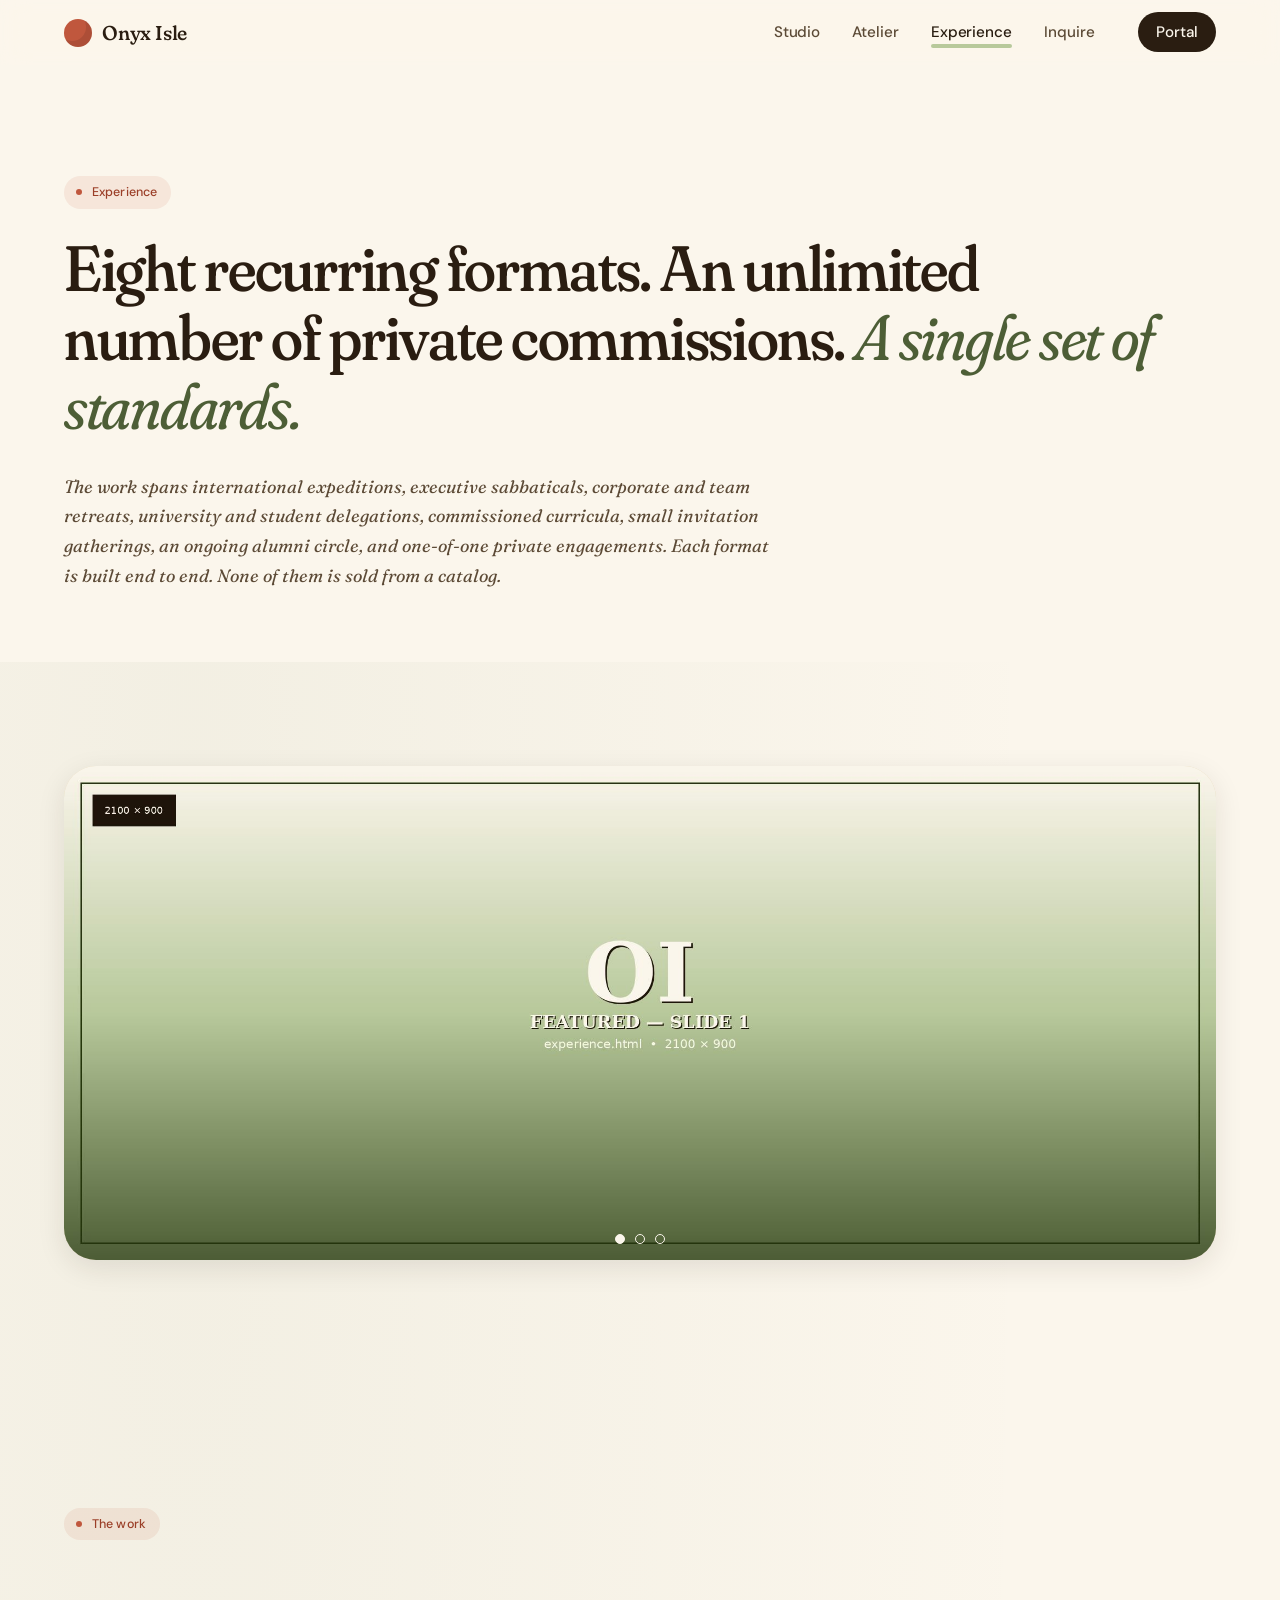
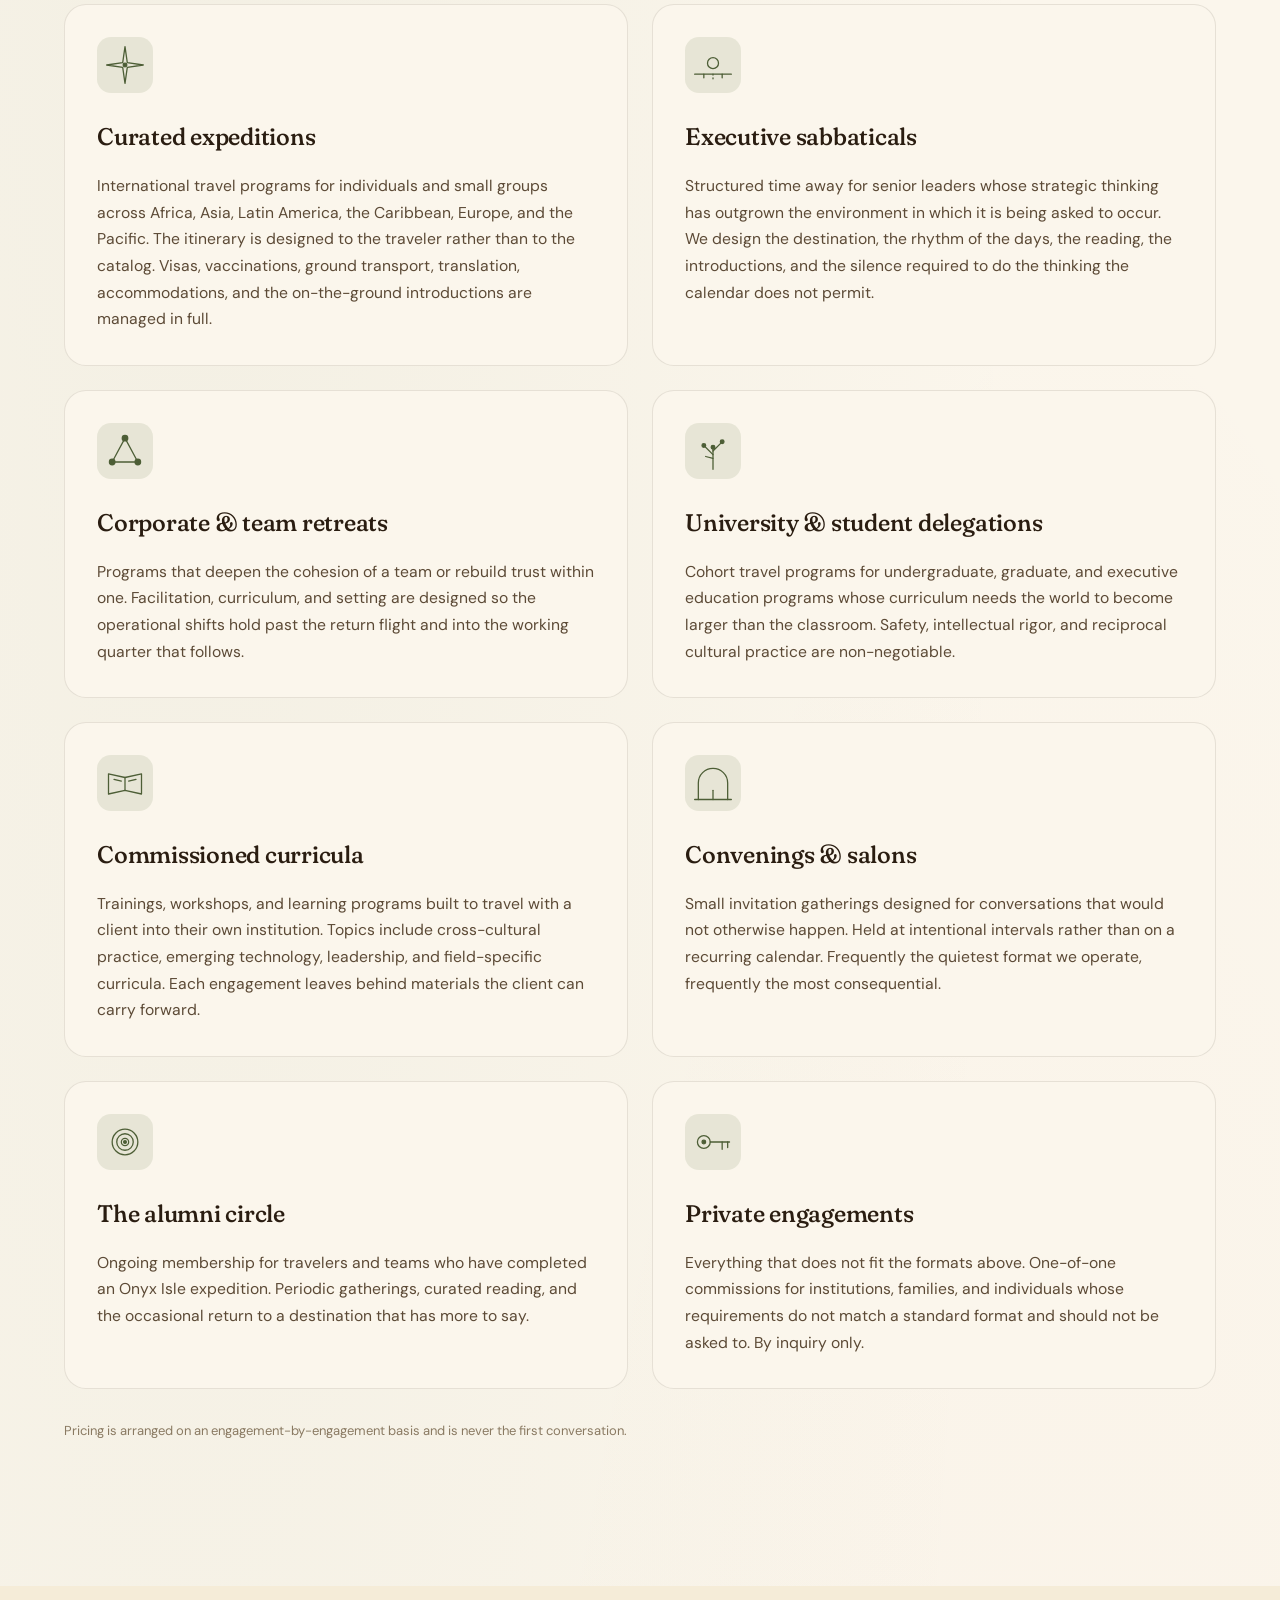
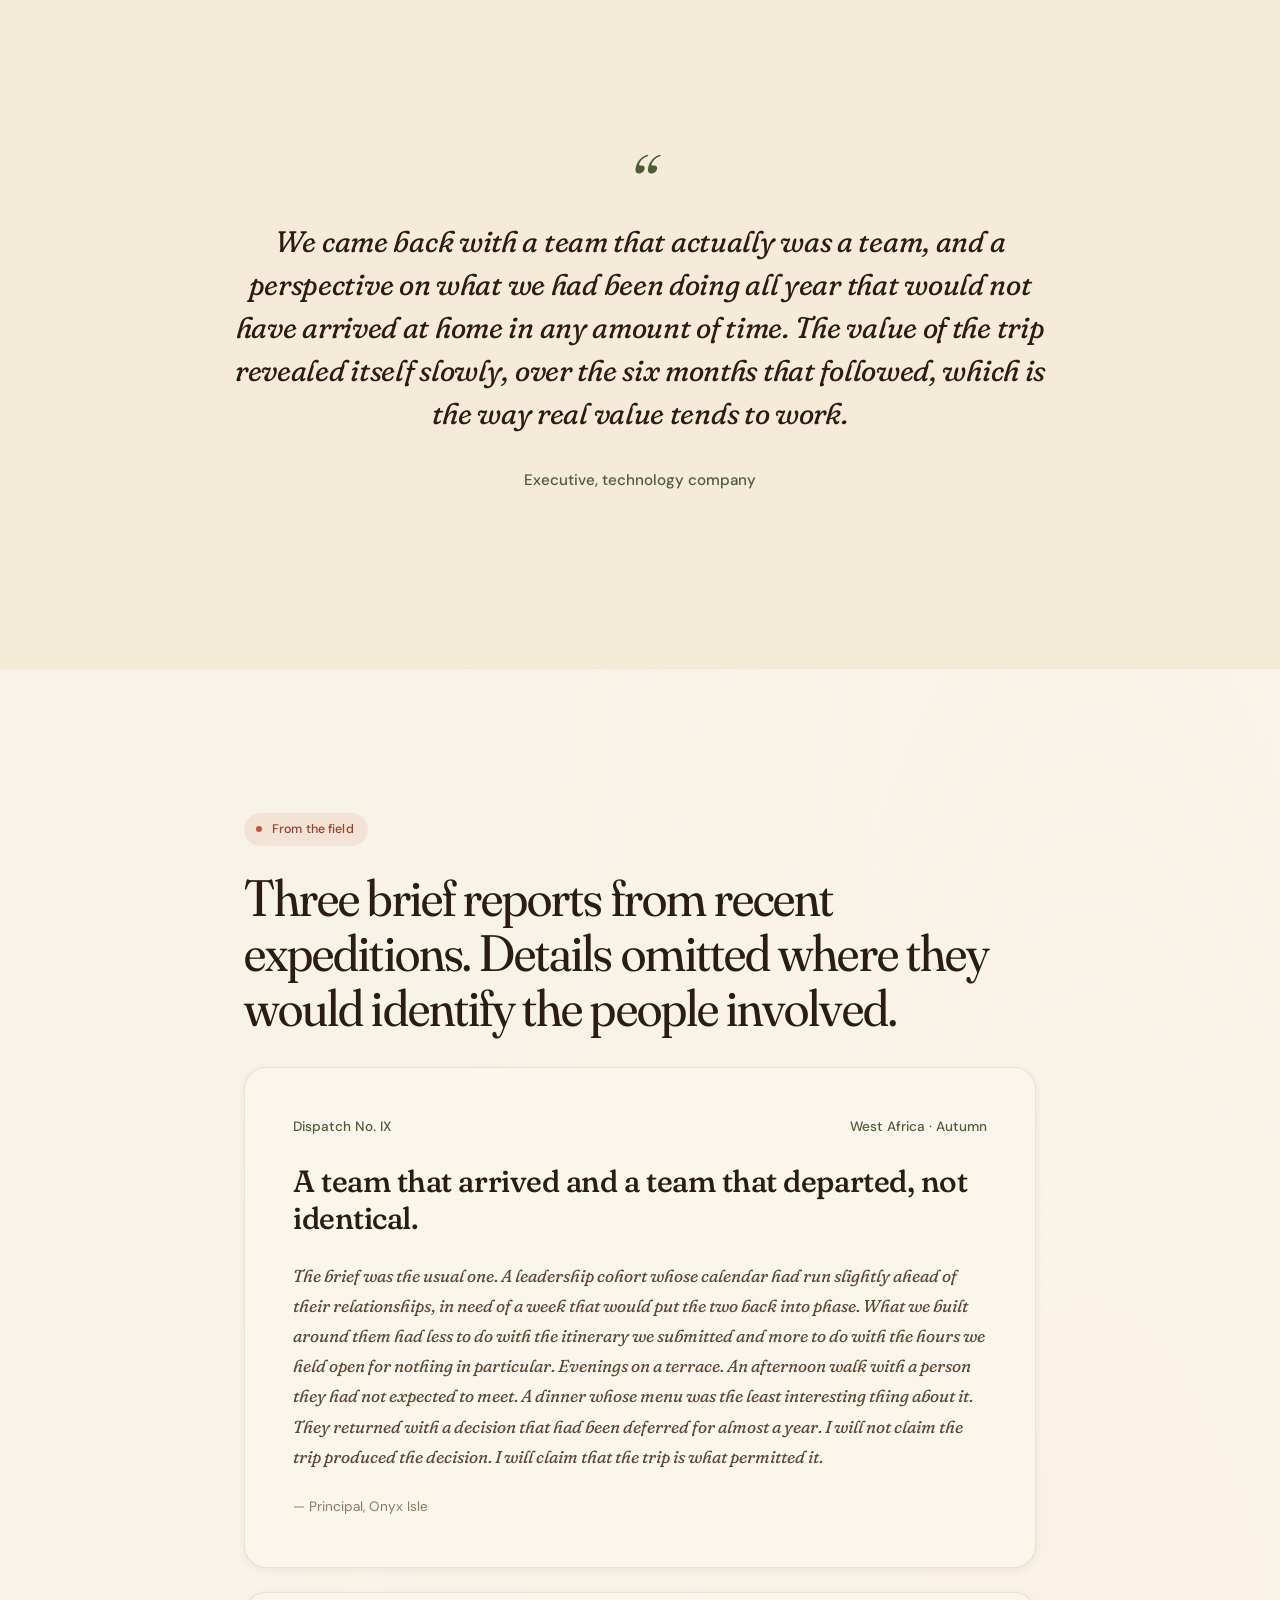
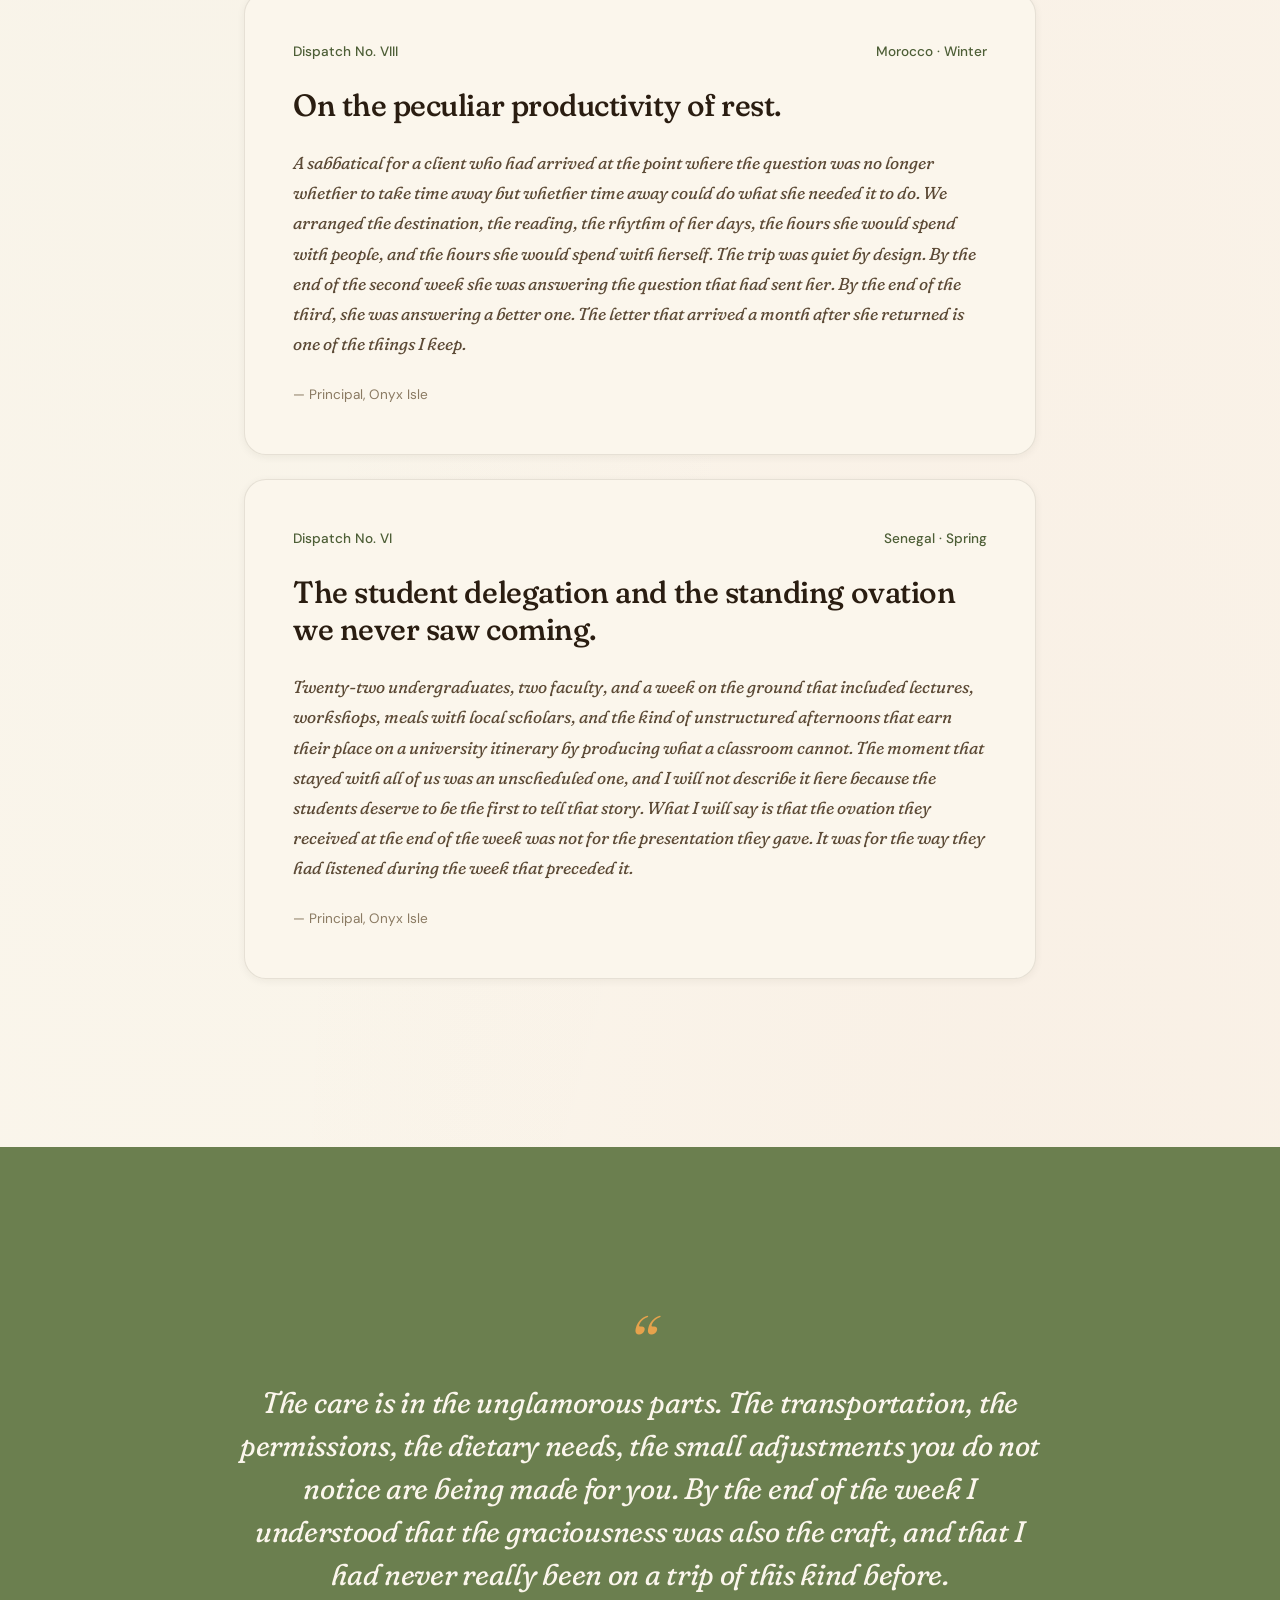
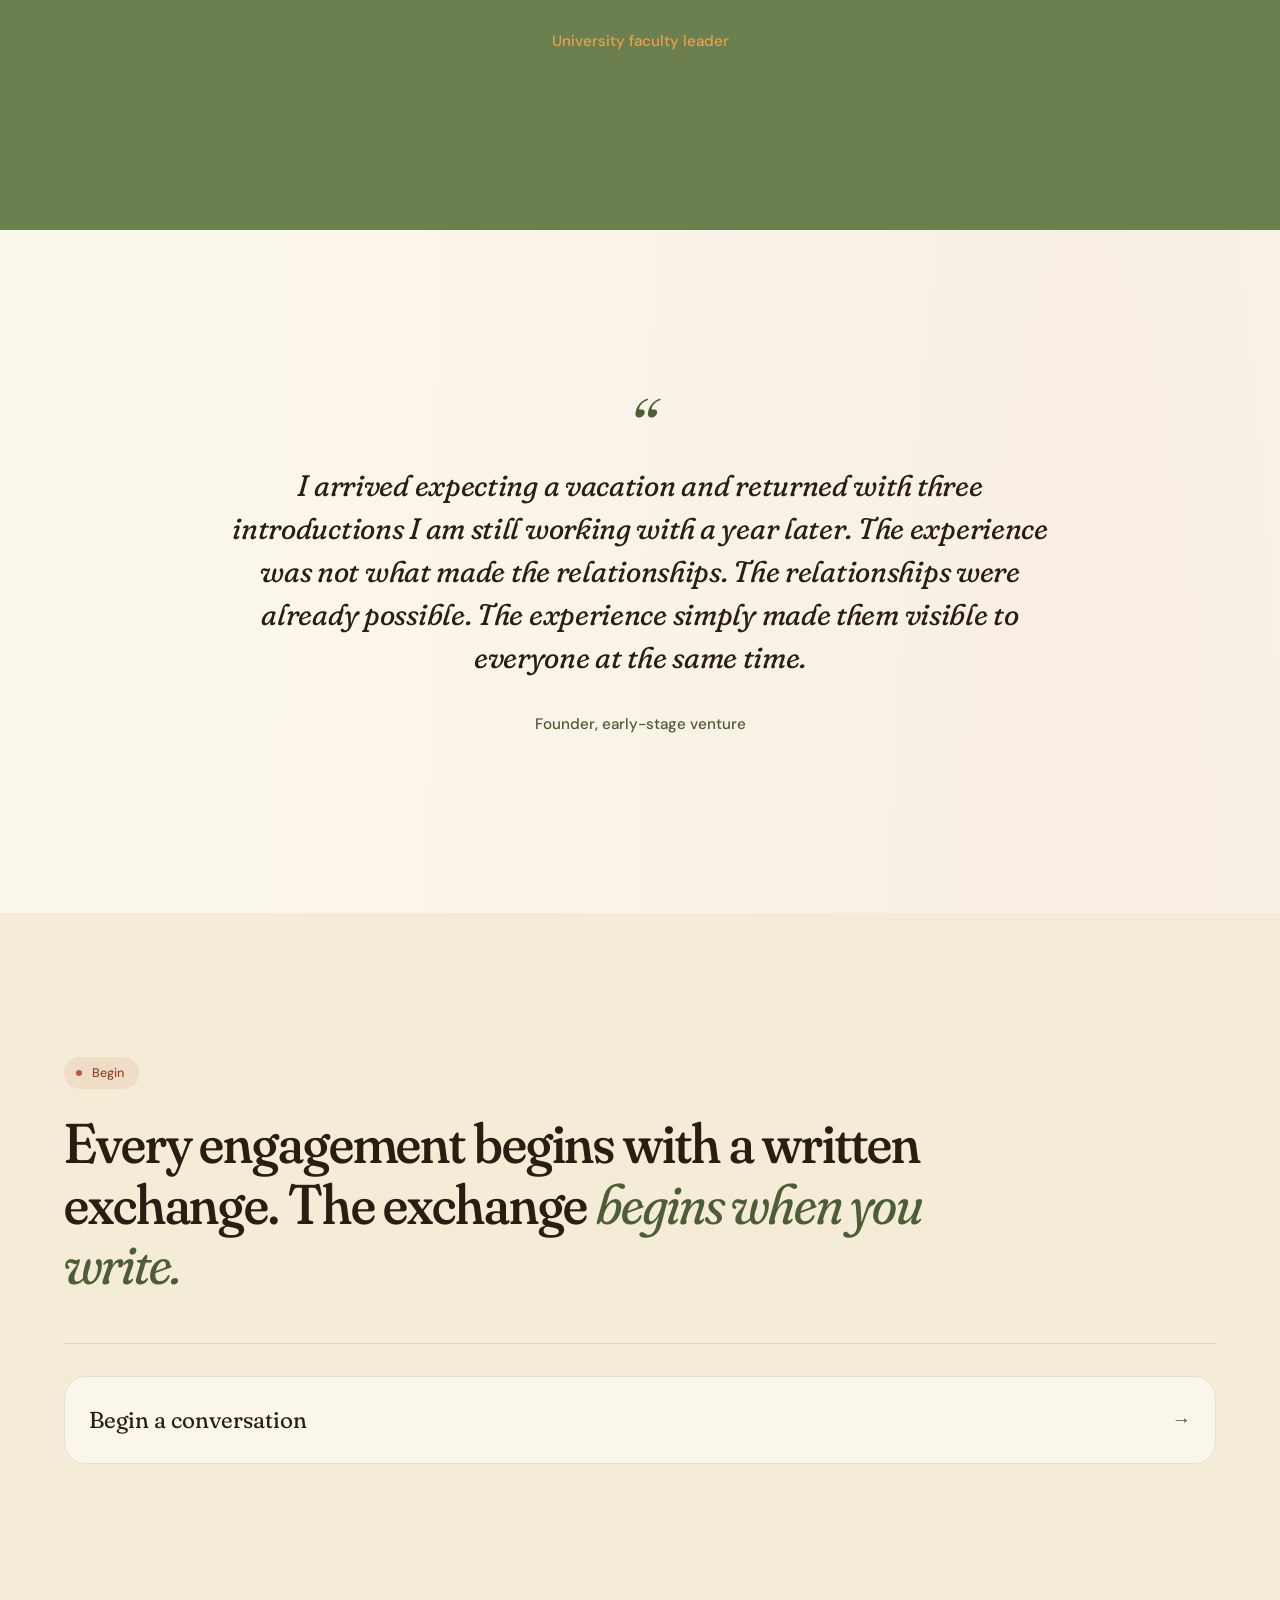
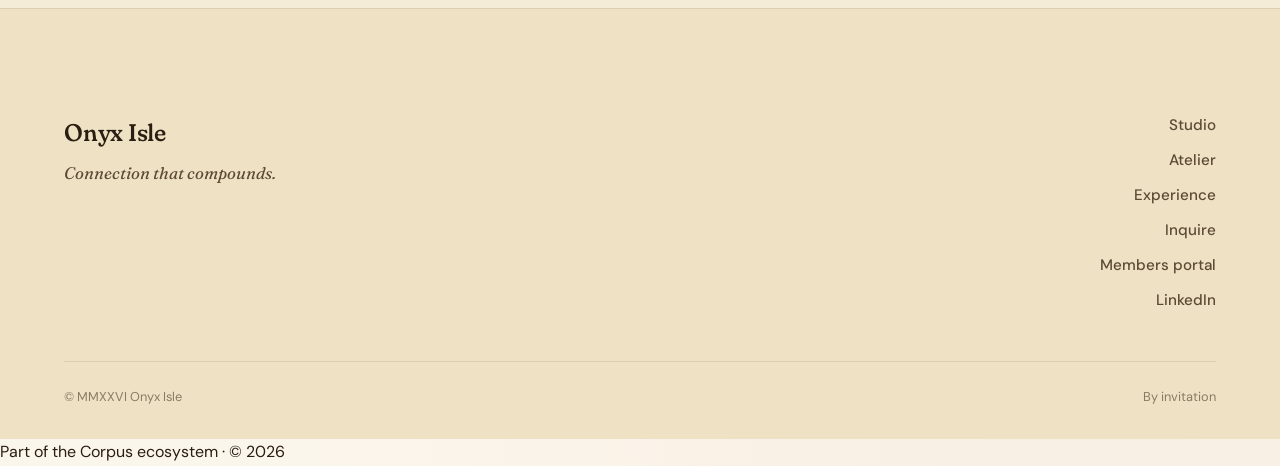
==== experience.html @ 0f4d5c0c "Add files via upload" ====
<!DOCTYPE html>
<html lang="en">
<head>
  <meta charset="UTF-8" />
  <meta name="viewport" content="width=device-width, initial-scale=1.0" />
  <title>Experience — Onyx Isle</title>
  <meta name="description" content="Eight recurring formats. An unlimited number of private commissions. A single set of standards." />
  <link rel="preconnect" href="https://fonts.googleapis.com" />
  <link rel="preconnect" href="https://fonts.gstatic.com" crossorigin />
  <link href="https://fonts.googleapis.com/css2?family=Fraunces:ital,opsz,wght@0,9..144,400;0,9..144,500;1,9..144,400;1,9..144,500&family=DM+Sans:opsz,wght@9..40,400;9..40,500&display=swap" rel="stylesheet" />
  <link rel="stylesheet" href="css/style.css" />
</head>
<body>

  <nav class="nav">
    <a href="index.html" class="nav__brand">Onyx Isle</a>
    <ul class="nav__links">
      <li><a href="index.html">Studio</a></li>
      <li><a href="atelier.html">Atelier</a></li>
      <li><a href="experience.html" class="active">Experience</a></li>
      <li><a href="inquire.html">Inquire</a></li>
      <li><a href="portal.html" class="nav__portal">Portal</a></li>
    </ul>
  </nav>

  <header class="experience-head">
    <div class="experience-head__inner">
      <div class="eyebrow">Experience</div>
      <h1 class="experience-head__title">
        Eight recurring formats. An unlimited number of private
        commissions. <span class="italic">A single set of standards.</span>
      </h1>
      <p class="experience-head__sub">
        The work spans international expeditions, executive sabbaticals,
        corporate and team retreats, university and student delegations,
        commissioned curricula, small invitation gatherings, an ongoing
        alumni circle, and one-of-one private engagements. Each format is
        built end to end. None of them is sold from a catalog.
      </p>
    </div>
  </header>

  <section class="experience-feature">
    <div class="experience-feature__inner">
      <div class="carousel carousel--cinema" data-carousel data-interval="6000">
        <div class="carousel__track">
          <figure class="carousel__slide is-active"><img src="images/experience-featured-1.jpg" alt="Experience featured image one" /></figure>
          <figure class="carousel__slide"><img src="images/experience-featured-2.jpg" alt="Experience featured image two" /></figure>
          <figure class="carousel__slide"><img src="images/experience-featured-3.jpg" alt="Experience featured image three" /></figure>
        </div>
        <div class="carousel__dots" aria-hidden="true"></div>
      </div>
    </div>
  </section>

  <section class="section">
    <div class="shell">
      <div class="eyebrow mb-4">The work</div>

      <div class="services">
        <div class="service">
          <div class="service__icon">
            <svg class="oi-icon oi-icon--lg" viewBox="0 0 48 48" aria-hidden="true">
              <path d="M24 4 L26.5 21.5 L44 24 L26.5 26.5 L24 44 L21.5 26.5 L4 24 L21.5 21.5 Z"/>
              <circle cx="24" cy="24" r="2" fill="currentColor"/>
            </svg>
          </div>
          <h3 class="service__title">Curated expeditions</h3>
          <p class="service__body">
            International travel programs for individuals and small
            groups across Africa, Asia, Latin America, the Caribbean,
            Europe, and the Pacific. The itinerary is designed to the
            traveler rather than to the catalog. Visas, vaccinations,
            ground transport, translation, accommodations, and the
            on-the-ground introductions are managed in full.
          </p>
        </div>

        <div class="service">
          <div class="service__icon">
            <svg class="oi-icon oi-icon--lg" viewBox="0 0 48 48" aria-hidden="true">
              <line x1="4" y1="34" x2="44" y2="34"/>
              <circle cx="24" cy="22" r="6"/>
              <line x1="24" y1="34" x2="24" y2="40" stroke-dasharray="1 3"/>
              <line x1="14" y1="34" x2="14" y2="38"/>
              <line x1="34" y1="34" x2="34" y2="38"/>
            </svg>
          </div>
          <h3 class="service__title">Executive sabbaticals</h3>
          <p class="service__body">
            Structured time away for senior leaders whose strategic
            thinking has outgrown the environment in which it is being
            asked to occur. We design the destination, the rhythm of the
            days, the reading, the introductions, and the silence
            required to do the thinking the calendar does not permit.
          </p>
        </div>

        <div class="service">
          <div class="service__icon">
            <svg class="oi-icon oi-icon--lg" viewBox="0 0 48 48" aria-hidden="true">
              <circle cx="24" cy="10" r="3" fill="currentColor"/>
              <circle cx="10" cy="36" r="3" fill="currentColor"/>
              <circle cx="38" cy="36" r="3" fill="currentColor"/>
              <line x1="24" y1="10" x2="10" y2="36"/>
              <line x1="24" y1="10" x2="38" y2="36"/>
              <line x1="10" y1="36" x2="38" y2="36"/>
            </svg>
          </div>
          <h3 class="service__title">Corporate &amp; team retreats</h3>
          <p class="service__body">
            Programs that deepen the cohesion of a team or rebuild trust
            within one. Facilitation, curriculum, and setting are
            designed so the operational shifts hold past the return
            flight and into the working quarter that follows.
          </p>
        </div>

        <div class="service">
          <div class="service__icon">
            <svg class="oi-icon oi-icon--lg" viewBox="0 0 48 48" aria-hidden="true">
              <path d="M24 44 V20"/>
              <path d="M24 28 L14 18"/>
              <path d="M24 24 L34 14"/>
              <path d="M24 32 L16 30"/>
              <circle cx="14" cy="18" r="2" fill="currentColor"/>
              <circle cx="34" cy="14" r="2" fill="currentColor"/>
              <circle cx="24" cy="20" r="2" fill="currentColor"/>
            </svg>
          </div>
          <h3 class="service__title">University &amp; student delegations</h3>
          <p class="service__body">
            Cohort travel programs for undergraduate, graduate, and
            executive education programs whose curriculum needs the world
            to become larger than the classroom. Safety, intellectual
            rigor, and reciprocal cultural practice are non-negotiable.
          </p>
        </div>

        <div class="service">
          <div class="service__icon">
            <svg class="oi-icon oi-icon--lg" viewBox="0 0 48 48" aria-hidden="true">
              <path d="M6 14 L24 18 L42 14 L42 36 L24 32 L6 36 Z"/>
              <line x1="24" y1="18" x2="24" y2="32"/>
              <line x1="12" y1="20" x2="20" y2="22"/>
              <line x1="28" y1="22" x2="36" y2="20"/>
            </svg>
          </div>
          <h3 class="service__title">Commissioned curricula</h3>
          <p class="service__body">
            Trainings, workshops, and learning programs built to travel
            with a client into their own institution. Topics include
            cross-cultural practice, emerging technology, leadership, and
            field-specific curricula. Each engagement leaves behind
            materials the client can carry forward.
          </p>
        </div>

        <div class="service">
          <div class="service__icon">
            <svg class="oi-icon oi-icon--lg" viewBox="0 0 48 48" aria-hidden="true">
              <path d="M8 42 V24 A16 16 0 0 1 40 24 V42"/>
              <line x1="4" y1="42" x2="44" y2="42"/>
              <line x1="24" y1="42" x2="24" y2="32"/>
            </svg>
          </div>
          <h3 class="service__title">Convenings &amp; salons</h3>
          <p class="service__body">
            Small invitation gatherings designed for conversations that
            would not otherwise happen. Held at intentional intervals
            rather than on a recurring calendar. Frequently the quietest
            format we operate, frequently the most consequential.
          </p>
        </div>

        <div class="service">
          <div class="service__icon">
            <svg class="oi-icon oi-icon--lg" viewBox="0 0 48 48" aria-hidden="true">
              <circle cx="24" cy="24" r="14"/>
              <circle cx="24" cy="24" r="9"/>
              <circle cx="24" cy="24" r="4"/>
              <circle cx="24" cy="24" r="1.5" fill="currentColor"/>
            </svg>
          </div>
          <h3 class="service__title">The alumni circle</h3>
          <p class="service__body">
            Ongoing membership for travelers and teams who have completed
            an Onyx Isle expedition. Periodic gatherings, curated reading,
            and the occasional return to a destination that has more to
            say.
          </p>
        </div>

        <div class="service">
          <div class="service__icon">
            <svg class="oi-icon oi-icon--lg" viewBox="0 0 48 48" aria-hidden="true">
              <circle cx="14" cy="24" r="7"/>
              <circle cx="14" cy="24" r="2" fill="currentColor"/>
              <line x1="21" y1="24" x2="42" y2="24"/>
              <line x1="34" y1="24" x2="34" y2="32"/>
              <line x1="40" y1="24" x2="40" y2="30"/>
            </svg>
          </div>
          <h3 class="service__title">Private engagements</h3>
          <p class="service__body">
            Everything that does not fit the formats above. One-of-one
            commissions for institutions, families, and individuals whose
            requirements do not match a standard format and should not be
            asked to. By inquiry only.
          </p>
        </div>
      </div>

      <p class="caption mt-4">
        Pricing is arranged on an engagement-by-engagement basis and is
        never the first conversation.
      </p>
    </div>
  </section>

  <section class="section light">
    <div class="shell">
      <div class="quote">
        <span class="quote__mark">&ldquo;</span>
        <p class="quote__body">
          We came back with a team that actually was a team, and a
          perspective on what we had been doing all year that would not
          have arrived at home in any amount of time. The value of the
          trip revealed itself slowly, over the six months that followed,
          which is the way real value tends to work.
        </p>
        <div class="quote__attrib">Executive, technology company</div>
      </div>
    </div>
  </section>

  <section class="section">
    <div class="shell shell--narrow">
      <div class="eyebrow mb-3">From the field</div>
      <h2 class="display-md mb-4">
        Three brief reports from recent expeditions. Details omitted
        where they would identify the people involved.
      </h2>

      <div class="dispatch">
        <div class="dispatch__head">
          <div class="dispatch__num">Dispatch No. IX</div>
          <div class="dispatch__date">West Africa · Autumn</div>
        </div>
        <h3 class="dispatch__title">
          A team that arrived and a team that departed, not identical.
        </h3>
        <p class="dispatch__body">
          The brief was the usual one. A leadership cohort whose
          calendar had run slightly ahead of their relationships, in
          need of a week that would put the two back into phase. What we
          built around them had less to do with the itinerary we
          submitted and more to do with the hours we held open for
          nothing in particular. Evenings on a terrace. An afternoon
          walk with a person they had not expected to meet. A dinner
          whose menu was the least interesting thing about it. They
          returned with a decision that had been deferred for almost a
          year. I will not claim the trip produced the decision. I will
          claim that the trip is what permitted it.
        </p>
        <div class="dispatch__signature">— Principal, Onyx Isle</div>
      </div>

      <div class="dispatch">
        <div class="dispatch__head">
          <div class="dispatch__num">Dispatch No. VIII</div>
          <div class="dispatch__date">Morocco · Winter</div>
        </div>
        <h3 class="dispatch__title">
          On the peculiar productivity of rest.
        </h3>
        <p class="dispatch__body">
          A sabbatical for a client who had arrived at the point where
          the question was no longer whether to take time away but
          whether time away could do what she needed it to do. We
          arranged the destination, the reading, the rhythm of her days,
          the hours she would spend with people, and the hours she
          would spend with herself. The trip was quiet by design. By
          the end of the second week she was answering the question
          that had sent her. By the end of the third, she was answering
          a better one. The letter that arrived a month after she
          returned is one of the things I keep.
        </p>
        <div class="dispatch__signature">— Principal, Onyx Isle</div>
      </div>

      <div class="dispatch">
        <div class="dispatch__head">
          <div class="dispatch__num">Dispatch No. VI</div>
          <div class="dispatch__date">Senegal · Spring</div>
        </div>
        <h3 class="dispatch__title">
          The student delegation and the standing ovation we never saw coming.
        </h3>
        <p class="dispatch__body">
          Twenty-two undergraduates, two faculty, and a week on the
          ground that included lectures, workshops, meals with local
          scholars, and the kind of unstructured afternoons that earn
          their place on a university itinerary by producing what a
          classroom cannot. The moment that stayed with all of us was
          an unscheduled one, and I will not describe it here because
          the students deserve to be the first to tell that story. What
          I will say is that the ovation they received at the end of
          the week was not for the presentation they gave. It was for
          the way they had listened during the week that preceded it.
        </p>
        <div class="dispatch__signature">— Principal, Onyx Isle</div>
      </div>
    </div>
  </section>

  <section class="section jade">
    <div class="shell">
      <div class="quote">
        <span class="quote__mark">&ldquo;</span>
        <p class="quote__body">
          The care is in the unglamorous parts. The transportation, the
          permissions, the dietary needs, the small adjustments you do
          not notice are being made for you. By the end of the week I
          understood that the graciousness was also the craft, and that
          I had never really been on a trip of this kind before.
        </p>
        <div class="quote__attrib">University faculty leader</div>
      </div>
    </div>
  </section>

  <section class="section">
    <div class="shell">
      <div class="quote">
        <span class="quote__mark">&ldquo;</span>
        <p class="quote__body">
          I arrived expecting a vacation and returned with three
          introductions I am still working with a year later. The
          experience was not what made the relationships. The
          relationships were already possible. The experience simply
          made them visible to everyone at the same time.
        </p>
        <div class="quote__attrib">Founder, early-stage venture</div>
      </div>
    </div>
  </section>

  <section class="statement light">
    <div class="statement__inner">
      <div class="eyebrow statement__eyebrow">Begin</div>
      <h2 class="statement__title">
        Every engagement begins with a written exchange. The exchange
        <span class="italic">begins when you write.</span>
      </h2>

      <div class="cta-list">
        <a href="inquire.html" class="cta-list__item">
          Begin a conversation
          <span class="arrow">→</span>
        </a>
      </div>
    </div>
  </section>

  <footer class="footer">
    <div class="footer__grid">
      <div>
        <div class="footer__mark">Onyx Isle</div>
        <p class="footer__tagline"><em>Connection that compounds.</em></p>
      </div>
      <div class="footer__links">
        <a href="index.html">Studio</a>
        <a href="atelier.html">Atelier</a>
        <a href="experience.html">Experience</a>
        <a href="inquire.html">Inquire</a>
        <a href="portal.html">Members portal</a>
        <a href="https://www.linkedin.com/in/landynjordan" target="_blank" rel="noopener">LinkedIn</a>
      </div>
    </div>
    <div class="footer__meta">
      <span>© MMXXVI Onyx Isle</span>
      <span>By invitation</span>
    </div>
  </footer>

  <script src="js/main.js"></script>
<div class="corpus-badge">Part of the <a href="https://corpus.community">Corpus</a> ecosystem &middot; &copy; 2026</div>
</body>
</html>
---- css/style.css ----
/* =====================================================================
   ONYX ISLE — STYLESHEET (v2: sage-forward)
   Cream paper, deep sage, terracotta punctuation.
   ===================================================================== */

/* ---------- 01. DESIGN TOKENS ---------- */
:root {
  /* Surfaces — warm cream paper */
  --paper:      #FBF6EC;
  --paper-2:    #F5ECD8;
  --paper-3:    #EFE2C4;
  --sand:       #E8D9B8;

  /* Ink — warm dark brown rather than pure black */
  --ink:        #2A1D11;
  --ink-2:      #5C4A36;
  --ink-3:      #8A7A62;

  /* Accents — sage is now the lead, terracotta is the punctuation */
  --sage:       #6B7F4F;
  --sage-deep:  #4D5E36;
  --sage-darker:#384529;
  --sage-soft:  #B8C99B;

  --clay:       #C0573D;
  --clay-deep:  #9B3F28;
  --clay-soft:  #E8A88E;
  --sun:        #E6A24C;

  --line:       rgba(42, 29, 17, 0.18);
  --line-soft:  rgba(42, 29, 17, 0.10);

  --display-xl: clamp(3.5rem, 9vw, 7.5rem);
  --display-lg: clamp(2.75rem, 5.5vw, 4.75rem);
  --display-md: clamp(2rem, 4vw, 3.25rem);
  --display-sm: clamp(1.5rem, 2.5vw, 2.125rem);
  --body-lg:    clamp(1.08rem, 1.3vw, 1.2rem);
  --body:       1rem;
  --body-sm:    0.9375rem;
  --caption:    0.8125rem;

  --s1: 0.5rem; --s2: 1rem; --s3: 1.5rem; --s4: 2rem;
  --s5: 3rem;   --s6: 4.5rem; --s7: 6.5rem; --s8: 9rem; --s9: 11rem;

  --page-pad-x: clamp(1.5rem, 5vw, 5rem);
  --max-w: 1440px;
  --reading: 640px;

  --r-sm: 8px;
  --r-md: 14px;
  --r-lg: 22px;
  --r-xl: 32px;
  --r-pill: 999px;

  --shadow-sm: 0 2px 8px rgba(42, 29, 17, 0.06);
  --shadow-md: 0 8px 28px rgba(42, 29, 17, 0.10);
  --shadow-lg: 0 22px 60px rgba(42, 29, 17, 0.14);

  --ease: cubic-bezier(0.25, 0.1, 0.25, 1);
  --ease-out: cubic-bezier(0.16, 1, 0.3, 1);
  --t-fast: 220ms;
  --t-med: 520ms;
}

/* ---------- 02. RESET ---------- */
*, *::before, *::after { box-sizing: border-box; margin: 0; padding: 0; }
html { -webkit-font-smoothing: antialiased; -moz-osx-font-smoothing: grayscale; text-rendering: optimizeLegibility; scroll-behavior: smooth; }
body {
  font-family: "DM Sans", -apple-system, system-ui, sans-serif;
  font-size: var(--body);
  line-height: 1.65;
  color: var(--ink);
  background: var(--paper);
  font-weight: 400;
  overflow-x: hidden;
  background-image:
    radial-gradient(ellipse at 15% 10%, rgba(107, 127, 79, 0.06) 0%, transparent 55%),
    radial-gradient(ellipse at 85% 90%, rgba(192, 87, 61, 0.05) 0%, transparent 55%);
}
img, svg { display: block; max-width: 100%; height: auto; }
a { color: inherit; text-decoration: none; }
button { font: inherit; color: inherit; background: none; border: none; cursor: pointer; }
::selection { background: var(--sage); color: var(--paper); }

.reveal { opacity: 1; }

/* ---------- 03. TYPOGRAPHY ---------- */
.display-md {
  font-family: "Fraunces", Georgia, serif;
  font-size: var(--display-md);
  font-weight: 400;
  line-height: 1.08;
  letter-spacing: -0.018em;
  font-variation-settings: "opsz" 96, "SOFT" 50;
  color: var(--ink);
}

/* SAGE is now the italic accent color used throughout headlines */
.italic { font-style: italic; color: var(--sage-deep); font-weight: 400; }

.prose {
  font-family: "DM Sans", sans-serif;
  font-size: var(--body-lg);
  line-height: 1.78;
  color: var(--ink);
  max-width: var(--reading);
}
.prose.dim { color: var(--ink-2); }
.prose p + p { margin-top: 1.2em; }

.prose-serif {
  font-family: "Fraunces", Georgia, serif;
  font-size: clamp(1.15rem, 1.5vw, 1.35rem);
  line-height: 1.72;
  font-weight: 400;
  font-variation-settings: "opsz" 24, "SOFT" 50;
  max-width: var(--reading);
  color: var(--ink-2);
}
.prose-serif p + p { margin-top: 1.2em; }

/* Eyebrow — terracotta chip stays as the warm punctuation */
.eyebrow {
  font-family: "DM Sans", sans-serif;
  font-size: 0.78rem;
  font-weight: 500;
  letter-spacing: 0.01em;
  color: var(--clay-deep);
  display: inline-flex;
  align-items: center;
  gap: 10px;
  padding: 6px 14px 6px 12px;
  background: rgba(192, 87, 61, 0.10);
  border-radius: var(--r-pill);
  text-transform: none;
}
.eyebrow::before {
  content: "";
  width: 6px; height: 6px;
  border-radius: 50%;
  background: var(--clay);
  display: inline-block;
}

.caption {
  font-family: "DM Sans", sans-serif;
  font-size: var(--caption);
  line-height: 1.6;
  color: var(--ink-3);
}

/* ---------- 04. LAYOUT PRIMITIVES ---------- */
.shell {
  width: 100%;
  max-width: var(--max-w);
  margin: 0 auto;
  padding-left: var(--page-pad-x);
  padding-right: var(--page-pad-x);
}
.shell--narrow { max-width: 920px; }

.section { padding-top: var(--s8); padding-bottom: var(--s8); }
.section--tight { padding-top: var(--s6); padding-bottom: var(--s6); }

.light { background: var(--paper-2); color: var(--ink); }
.light .prose, .light .prose-serif { color: var(--ink); }

/* The sage tile — used for editorial moments and one testimonial */
.jade {
  background: var(--sage);
  color: var(--paper);
}
.jade .eyebrow {
  color: var(--paper);
  background: rgba(251, 246, 236, 0.18);
}
.jade .eyebrow::before { background: var(--sun); }
.jade .prose, .jade .prose-serif { color: var(--paper); }
.jade .prose.dim { color: rgba(251, 246, 236, 0.78); }
.jade .italic { color: var(--sun); }

/* ---------- 05. HORIZON LINE — hand-drawn underline in terracotta ---------- */
.horizon {
  display: block;
  width: 72px;
  height: 6px;
  background: none;
  border: 0;
  margin: var(--s3) 0;
  background-image: url("data:image/svg+xml;utf8,<svg xmlns='http://www.w3.org/2000/svg' viewBox='0 0 72 6'><path d='M1 3 Q 12 1, 24 3 T 48 3 T 71 3' fill='none' stroke='%23C0573D' stroke-width='2' stroke-linecap='round'/></svg>");
  background-repeat: no-repeat;
  background-size: contain;
}
.horizon--long { width: 132px; }

/* ---------- 06. NAVIGATION ---------- */
.nav {
  position: fixed;
  top: 0; left: 0; right: 0;
  z-index: 100;
  padding: var(--s2) var(--page-pad-x);
  display: flex;
  align-items: center;
  justify-content: space-between;
  background: rgba(251, 246, 236, 0.78);
  backdrop-filter: blur(14px) saturate(140%);
  -webkit-backdrop-filter: blur(14px) saturate(140%);
  transition: background var(--t-med) var(--ease), box-shadow var(--t-med) var(--ease);
}
.nav--solid {
  background: rgba(251, 246, 236, 0.96);
  box-shadow: var(--shadow-sm);
}
.nav__brand {
  font-family: "Fraunces", Georgia, serif;
  font-size: 1.25rem;
  font-weight: 500;
  font-variation-settings: "opsz" 48, "SOFT" 100;
  color: var(--ink);
  letter-spacing: -0.01em;
  display: inline-flex;
  align-items: center;
  gap: 10px;
}
.nav__brand::before {
  content: "";
  width: 28px;
  height: 28px;
  border-radius: 50%;
  background: var(--clay);
  display: inline-block;
  box-shadow: inset -6px -6px 0 rgba(0,0,0,0.10);
}
.nav__links {
  display: flex;
  gap: var(--s3);
  align-items: center;
  list-style: none;
}
.nav__links a {
  font-family: "DM Sans", sans-serif;
  font-size: 0.95rem;
  font-weight: 500;
  letter-spacing: -0.005em;
  color: var(--ink-2);
  padding: 10px 4px;
  position: relative;
  transition: color var(--t-fast) var(--ease);
  text-transform: none;
}
.nav__links a:hover { color: var(--sage-deep); }
.nav__links a.active { color: var(--ink); }
.nav__links a.active::after {
  content: "";
  position: absolute;
  left: 4px; right: 4px; bottom: 4px;
  height: 4px;
  border-radius: 2px;
  background: var(--sage-soft);
  z-index: -1;
}
.nav__portal {
  margin-left: var(--s2) !important;
  padding: 10px 18px !important;
  background: var(--ink);
  color: var(--paper) !important;
  border-radius: var(--r-pill);
  font-weight: 500 !important;
}
.nav__portal:hover {
  background: var(--clay) !important;
  color: var(--paper) !important;
}
.nav__portal.active::after { display: none; }

@media (max-width: 720px) {
  .nav { padding: var(--s2) var(--page-pad-x); }
  .nav__links { gap: var(--s2); }
  .nav__links a { font-size: 0.85rem; padding: 8px 2px; }
  .nav__portal { padding: 8px 14px !important; }
}

/* ---------- 07. LINKS & CTAs ---------- */
.link {
  display: inline-flex;
  align-items: center;
  gap: 10px;
  font-family: "DM Sans", sans-serif;
  font-size: 0.95rem;
  font-weight: 500;
  color: var(--sage-deep);
  padding: 4px 0;
  position: relative;
  transition: color var(--t-fast) var(--ease), gap var(--t-med) var(--ease-out);
  text-transform: none;
  letter-spacing: 0;
}
.link::after {
  content: "";
  position: absolute;
  left: 0; right: 0; bottom: -2px;
  height: 4px;
  border-radius: 2px;
  background: var(--sage-soft);
  transform-origin: left;
  transform: scaleX(0.3);
  transition: transform var(--t-med) var(--ease-out);
}
.link:hover { color: var(--sage-darker); gap: 14px; }
.link:hover::after { transform: scaleX(1); }
.link__arrow { display: inline-block; transition: transform var(--t-med) var(--ease-out); }
.link:hover .link__arrow { transform: translateX(4px); }

/* Big friendly button */
.button-primary,
.threshold__enter,
.form button[type="submit"] {
  display: inline-flex;
  align-items: center;
  gap: 12px;
  padding: 16px 28px;
  background: var(--ink);
  color: var(--paper);
  border: 0;
  border-radius: var(--r-pill);
  font-family: "DM Sans", sans-serif;
  font-size: 1rem;
  font-weight: 500;
  letter-spacing: 0;
  text-transform: none;
  cursor: pointer;
  box-shadow: var(--shadow-sm);
  transition: transform var(--t-fast) var(--ease-out),
              background var(--t-med) var(--ease),
              box-shadow var(--t-med) var(--ease);
}
.button-primary:hover,
.threshold__enter:hover,
.form button[type="submit"]:hover {
  background: var(--sage-deep);
  transform: translateY(-2px);
  box-shadow: var(--shadow-md);
}
.threshold__enter::after,
.button-primary::after {
  content: "→";
  font-family: "Fraunces", Georgia, serif;
  font-size: 1.05rem;
  transition: transform var(--t-med) var(--ease-out);
}
.threshold__enter:hover::after { transform: translateX(4px); }

.cta-list {
  display: flex;
  flex-direction: column;
  gap: var(--s2);
  margin-top: var(--s5);
  padding-top: var(--s4);
  border-top: 1px solid var(--line-soft);
}
.cta-list__item {
  display: flex;
  align-items: center;
  justify-content: space-between;
  gap: var(--s3);
  padding: var(--s3);
  background: var(--paper);
  border: 1px solid var(--line-soft);
  border-radius: var(--r-lg);
  font-family: "Fraunces", Georgia, serif;
  font-size: clamp(1.2rem, 1.8vw, 1.5rem);
  font-weight: 400;
  color: var(--ink);
  font-variation-settings: "opsz" 48, "SOFT" 80;
  transition: transform var(--t-fast) var(--ease-out),
              background var(--t-med) var(--ease),
              border-color var(--t-med) var(--ease);
}
.cta-list__item:hover {
  background: var(--paper-2);
  border-color: var(--sage-soft);
  transform: translateX(4px);
}
.cta-list__item .arrow {
  font-size: 1.2rem;
  color: var(--sage-deep);
  transition: transform var(--t-med) var(--ease-out);
  font-style: normal;
}
.cta-list__item:hover .arrow { transform: translateX(6px); }
.light .cta-list__item { background: var(--paper); }
.jade .cta-list__item { background: rgba(251, 246, 236, 0.12); color: var(--paper); border-color: rgba(251, 246, 236, 0.18); }
.jade .cta-list__item:hover { background: rgba(251, 246, 236, 0.18); }
.jade .cta-list__item .arrow { color: var(--sun); }

/* ---------- 08. ICONS ---------- */
.oi-icon {
  display: inline-block;
  width: 32px;
  height: 32px;
  color: var(--sage-deep);
  flex-shrink: 0;
  stroke: currentColor;
  fill: none;
  stroke-width: 1.4;
  stroke-linecap: round;
  stroke-linejoin: round;
}
.oi-icon--lg { width: 44px; height: 44px; }
.oi-icon--sm { width: 24px; height: 24px; }
.jade .oi-icon { color: var(--sun); }

/* ---------- 09. PLATES ---------- */
.plate {
  position: relative;
  width: 100%;
  aspect-ratio: 4 / 3;
  overflow: hidden;
  border-radius: var(--r-lg);
  background: var(--sand);
  box-shadow: var(--shadow-md);
}
.plate--wide { aspect-ratio: 16 / 9; }
.plate--tall { aspect-ratio: 3 / 4; }
.plate--square { aspect-ratio: 1 / 1; }
.plate--cinema { aspect-ratio: 21 / 9; }
.plate--portrait { aspect-ratio: 4 / 5; }
.plate--full { aspect-ratio: auto; height: 100%; border-radius: var(--r-xl); }

.plate__fill { position: absolute; inset: 0; }

.plate::before {
  content: "";
  position: absolute;
  inset: 0;
  background-image: url("data:image/svg+xml,%3Csvg xmlns='http://www.w3.org/2000/svg' width='220' height='220'%3E%3Cfilter id='n'%3E%3CfeTurbulence type='fractalNoise' baseFrequency='0.85' numOctaves='2'/%3E%3C/filter%3E%3Crect width='220' height='220' filter='url(%23n)' opacity='0.5'/%3E%3C/svg%3E");
  mix-blend-mode: multiply;
  opacity: 0.18;
  pointer-events: none;
}

.plate__label {
  position: absolute;
  left: var(--s3);
  bottom: var(--s3);
  font-family: "DM Sans", sans-serif;
  font-size: 0.7rem;
  font-weight: 500;
  letter-spacing: 0;
  color: var(--ink);
  background: rgba(251, 246, 236, 0.78);
  backdrop-filter: blur(6px);
  padding: 6px 12px;
  border-radius: var(--r-pill);
  text-transform: none;
  z-index: 2;
}

/* Plate variants — warm tonal washes */
.plate--i .plate__fill   { background: linear-gradient(165deg, #E8A88E 0%, #C0573D 60%, #9B3F28 100%); }
.plate--ii .plate__fill  { background: linear-gradient(180deg, #F0D9B0 0%, #E6A24C 70%, #C8801F 100%); }
.plate--iii .plate__fill { background: linear-gradient(170deg, #B8C99B 0%, #6B7F4F 60%, #4D5E36 100%); }
.plate--iv .plate__fill  { background: linear-gradient(190deg, #E8D9B8 0%, #C8AA72 60%, #8A6B30 100%); }
.plate--v .plate__fill   { background: linear-gradient(175deg, #B8C99B 0%, #6B7F4F 50%, #C0573D 110%); }
.plate--vi .plate__fill  { background: linear-gradient(200deg, #F5ECD8 0%, #E8D9B8 50%, #B8956B 100%); }
.plate--vii .plate__fill { background: linear-gradient(170deg, #C0573D 0%, #9B3F28 60%, #4D2B14 100%); }
.plate--viii .plate__fill{ background: linear-gradient(185deg, #B8C99B 0%, #6B7F4F 50%, #2E3A1E 100%); }
.plate--ix .plate__fill  { background: linear-gradient(195deg, #F0D9B0 0%, #E6A24C 40%, #6B7F4F 100%); }
.plate--x .plate__fill   { background: linear-gradient(165deg, #B8C99B 0%, #6B7F4F 50%, #384529 100%); }

/* ---------- 10. FORMS ---------- */
.form { display: flex; flex-direction: column; gap: var(--s3); max-width: 600px; }
.field { display: flex; flex-direction: column; gap: 8px; }
.field label {
  font-family: "DM Sans", sans-serif;
  font-size: 0.85rem;
  font-weight: 500;
  letter-spacing: 0;
  color: var(--ink-2);
  text-transform: none;
}
.field input, .field textarea, .field select {
  font-family: "DM Sans", sans-serif;
  font-size: 1rem;
  color: var(--ink);
  background: var(--paper);
  border: 1.5px solid var(--line);
  border-radius: var(--r-md);
  padding: 14px 16px;
  transition: border-color var(--t-fast) var(--ease),
              background var(--t-fast) var(--ease),
              box-shadow var(--t-fast) var(--ease);
}
.field input:focus, .field textarea:focus, .field select:focus {
  outline: none;
  border-color: var(--sage-deep);
  background: var(--paper);
  box-shadow: 0 0 0 4px rgba(107, 127, 79, 0.16);
}
.field textarea { resize: vertical; min-height: 130px; line-height: 1.6; }
.form button[type="submit"] { align-self: flex-start; margin-top: var(--s2); }

/* Radio group — friendly pill choices */
.radio-group {
  display: flex;
  flex-wrap: wrap;
  gap: var(--s1);
}
.radio-group label {
  display: inline-flex;
  align-items: center;
  gap: 10px;
  padding: 12px 18px;
  background: var(--paper);
  border: 1.5px solid var(--line);
  border-radius: var(--r-pill);
  font-family: "DM Sans", sans-serif;
  font-size: 0.95rem;
  font-weight: 500;
  color: var(--ink-2);
  cursor: pointer;
  transition: border-color var(--t-fast) var(--ease),
              background var(--t-fast) var(--ease),
              color var(--t-fast) var(--ease);
  text-transform: none;
  letter-spacing: 0;
}
.radio-group label:hover { border-color: var(--sage); color: var(--ink); }
.radio-group input[type="radio"] {
  appearance: none;
  -webkit-appearance: none;
  width: 16px; height: 16px;
  border-radius: 50%;
  border: 1.5px solid var(--line);
  margin: 0;
  position: relative;
  transition: border-color var(--t-fast) var(--ease);
}
.radio-group input[type="radio"]:checked {
  border-color: var(--sage-deep);
  background: var(--sage-deep);
  box-shadow: inset 0 0 0 3px var(--paper);
}
.radio-group label:has(input:checked) {
  background: rgba(107, 127, 79, 0.10);
  border-color: var(--sage-deep);
  color: var(--sage-darker);
}

/* ---------- 11. FOOTER ---------- */
.footer {
  padding: var(--s7) var(--page-pad-x) var(--s4);
  background: var(--paper-3);
  border-top: 1px solid var(--line-soft);
}
.footer__grid {
  display: grid;
  grid-template-columns: 1fr auto;
  gap: var(--s4);
  max-width: var(--max-w);
  margin: 0 auto var(--s5);
  align-items: start;
}
@media (max-width: 720px) { .footer__grid { grid-template-columns: 1fr; } }
.footer__mark {
  font-family: "Fraunces", Georgia, serif;
  font-size: 1.5rem;
  font-weight: 500;
  font-variation-settings: "opsz" 48, "SOFT" 100;
  color: var(--ink);
  letter-spacing: -0.01em;
  text-transform: none;
}
.footer__tagline {
  font-family: "Fraunces", Georgia, serif;
  font-size: 1.05rem;
  font-style: italic;
  color: var(--ink-2);
  margin-top: 8px;
  max-width: 360px;
}
.footer__links {
  display: flex;
  flex-direction: column;
  gap: 10px;
  text-align: right;
}
@media (max-width: 720px) { .footer__links { text-align: left; } }
.footer__links a {
  font-family: "DM Sans", sans-serif;
  font-size: 0.95rem;
  font-weight: 500;
  color: var(--ink-2);
  letter-spacing: 0;
  text-transform: none;
  transition: color var(--t-fast) var(--ease);
}
.footer__links a:hover { color: var(--sage-deep); }
.footer__meta {
  max-width: var(--max-w);
  margin: 0 auto;
  padding-top: var(--s3);
  border-top: 1px solid var(--line-soft);
  display: flex;
  justify-content: space-between;
  font-family: "DM Sans", sans-serif;
  font-size: 0.8rem;
  color: var(--ink-3);
  text-transform: none;
  letter-spacing: 0;
}

/* ---------- 12. UTILITY ---------- */
.mt-1 { margin-top: var(--s1); } .mt-2 { margin-top: var(--s2); }
.mt-3 { margin-top: var(--s3); } .mt-4 { margin-top: var(--s4); }
.mt-5 { margin-top: var(--s5); } .mt-6 { margin-top: var(--s6); }
.mb-2 { margin-bottom: var(--s2); } .mb-3 { margin-bottom: var(--s3); }
.mb-4 { margin-bottom: var(--s4); } .mb-5 { margin-bottom: var(--s5); }

/* =====================================================================
   PAGE-SPECIFIC PATTERNS
   ===================================================================== */

/* ---------- LANDING: THE THRESHOLD ---------- */
.threshold {
  min-height: 100vh;
  position: relative;
  overflow: hidden;
  display: grid;
  grid-template-columns: 1.05fr 1fr;
  gap: 0;
  background: var(--paper);
  padding: var(--s2);
}
@media (max-width: 900px) {
  .threshold { grid-template-columns: 1fr; min-height: 100vh; padding: 0; }
}

.threshold__content {
  position: relative;
  z-index: 3;
  padding: var(--s5) var(--page-pad-x);
  display: flex;
  flex-direction: column;
  justify-content: space-between;
}

.threshold__plate {
  position: relative;
  height: calc(100vh - var(--s4));
  min-height: 600px;
  border-radius: var(--r-xl);
  overflow: hidden;
}
@media (max-width: 900px) {
  .threshold__plate { display: none; }
}
.threshold__plate .plate { border-radius: var(--r-xl); height: 100%; }

.threshold__top, .threshold__bottom, .threshold__center {
  position: relative;
  z-index: 4;
}
.threshold__top {
  display: flex;
  justify-content: space-between;
  align-items: center;
}
.threshold__mark {
  font-family: "Fraunces", Georgia, serif;
  font-size: 1.35rem;
  font-weight: 500;
  font-variation-settings: "opsz" 48, "SOFT" 100;
  color: var(--ink);
  letter-spacing: -0.01em;
  text-transform: none;
  display: inline-flex;
  align-items: center;
  gap: 10px;
}
.threshold__mark::before {
  content: "";
  width: 28px; height: 28px;
  border-radius: 50%;
  background: var(--clay);
  box-shadow: inset -6px -6px 0 rgba(0,0,0,0.10);
}
.threshold__year {
  font-family: "DM Sans", sans-serif;
  font-size: 0.85rem;
  font-weight: 500;
  color: var(--ink-3);
  letter-spacing: 0;
}

.threshold__center { max-width: 720px; margin: auto 0; }
.threshold__eyebrow {
  display: inline-flex;
  align-items: center;
  gap: 10px;
  padding: 6px 14px 6px 12px;
  background: rgba(192, 87, 61, 0.10);
  border-radius: var(--r-pill);
  font-family: "DM Sans", sans-serif;
  font-size: 0.78rem;
  font-weight: 500;
  color: var(--clay-deep);
  text-transform: none;
  letter-spacing: 0;
  margin-bottom: var(--s4);
}
.threshold__eyebrow::before {
  content: "";
  width: 6px; height: 6px;
  border-radius: 50%;
  background: var(--clay);
}
.threshold__name {
  font-family: "Fraunces", Georgia, serif;
  font-size: clamp(3.5rem, 9vw, 7.25rem);
  font-weight: 500;
  line-height: 0.92;
  letter-spacing: -0.025em;
  color: var(--ink);
  font-variation-settings: "opsz" 144, "SOFT" 80;
}
.threshold__name .accent {
  font-style: italic;
  color: var(--sage-deep);
  font-weight: 400;
}
.threshold__horizon {
  width: 132px;
  height: 6px;
  margin: var(--s4) 0;
  background-image: url("data:image/svg+xml;utf8,<svg xmlns='http://www.w3.org/2000/svg' viewBox='0 0 132 6'><path d='M1 3 Q 16 1, 32 3 T 64 3 T 96 3 T 131 3' fill='none' stroke='%23C0573D' stroke-width='2.2' stroke-linecap='round'/></svg>");
  background-repeat: no-repeat;
  background-size: contain;
}
.threshold__welcome {
  font-family: "Fraunces", Georgia, serif;
  font-size: clamp(1.15rem, 1.5vw, 1.35rem);
  font-style: italic;
  font-weight: 400;
  line-height: 1.6;
  color: var(--ink-2);
  max-width: 540px;
  font-variation-settings: "opsz" 24, "SOFT" 80;
}

.threshold__bottom {
  display: flex;
  justify-content: space-between;
  align-items: flex-end;
  gap: var(--s3);
}
.threshold__bottom .caption {
  max-width: 380px;
  font-size: 0.85rem;
  color: var(--ink-3);
  font-style: normal;
  letter-spacing: 0;
}

/* ---------- PORTAL PASSWORD GATE ---------- */
.gate {
  position: fixed;
  inset: 0;
  z-index: 1000;
  display: flex;
  align-items: center;
  justify-content: center;
  background: var(--paper);
  padding: var(--page-pad-x);
}
.gate::before {
  content: "";
  position: absolute;
  inset: 0;
  background:
    radial-gradient(ellipse at 30% 30%, rgba(107, 127, 79, 0.14) 0%, transparent 55%),
    radial-gradient(ellipse at 70% 70%, rgba(192, 87, 61, 0.10) 0%, transparent 55%);
}
.gate__inner {
  position: relative;
  z-index: 2;
  max-width: 480px;
  text-align: center;
  background: var(--paper);
  padding: var(--s6) var(--s5);
  border-radius: var(--r-xl);
  box-shadow: var(--shadow-lg);
  border: 1px solid var(--line-soft);
}
.gate__mark {
  font-family: "Fraunces", Georgia, serif;
  font-size: 2rem;
  font-weight: 500;
  font-variation-settings: "opsz" 96, "SOFT" 80;
  color: var(--ink);
  letter-spacing: -0.015em;
  margin-bottom: var(--s2);
  text-transform: none;
}
.gate__welcome {
  font-family: "Fraunces", Georgia, serif;
  font-style: italic;
  font-size: 1.05rem;
  color: var(--ink-2);
  line-height: 1.65;
  max-width: 360px;
  margin: 0 auto var(--s4);
}
.gate__line {
  width: 80px; height: 6px;
  margin: var(--s4) auto;
  background-image: url("data:image/svg+xml;utf8,<svg xmlns='http://www.w3.org/2000/svg' viewBox='0 0 80 6'><path d='M1 3 Q 12 1, 24 3 T 48 3 T 79 3' fill='none' stroke='%23C0573D' stroke-width='2' stroke-linecap='round'/></svg>");
  background-repeat: no-repeat;
}
.gate__form { display: flex; flex-direction: column; align-items: center; gap: var(--s3); }
.gate__input {
  width: 320px;
  max-width: 100%;
  font-family: "DM Sans", sans-serif;
  font-size: 1rem;
  text-align: center;
  color: var(--ink);
  background: var(--paper-2);
  border: 1.5px solid var(--line);
  border-radius: var(--r-pill);
  padding: 14px 22px;
  letter-spacing: 0;
  transition: border-color var(--t-fast) var(--ease), box-shadow var(--t-fast) var(--ease);
}
.gate__input:focus {
  outline: none;
  border-color: var(--sage-deep);
  box-shadow: 0 0 0 4px rgba(107, 127, 79, 0.16);
}
.gate__input::placeholder { color: var(--ink-3); }
.gate__submit {
  display: inline-flex;
  align-items: center;
  gap: 12px;
  padding: 14px 28px;
  background: var(--ink);
  color: var(--paper);
  border: 0;
  border-radius: var(--r-pill);
  font-family: "DM Sans", sans-serif;
  font-size: 0.95rem;
  font-weight: 500;
  cursor: pointer;
  text-transform: none;
  letter-spacing: 0;
  box-shadow: var(--shadow-sm);
  transition: transform var(--t-fast) var(--ease-out), background var(--t-med) var(--ease);
}
.gate__submit:hover { background: var(--sage-deep); transform: translateY(-2px); }
.gate__hint { font-size: 0.78rem; color: var(--ink-3); margin-top: var(--s3); font-style: normal; letter-spacing: 0; }
.gate__error { font-size: 0.85rem; color: var(--clay-deep); min-height: 1em; text-transform: none; letter-spacing: 0; }
.gate.hidden { display: none; }

/* ---------- HERO ---------- */
.hero {
  min-height: 92vh;
  display: grid;
  grid-template-columns: 1.05fr 1fr;
  gap: var(--s3);
  padding: var(--s8) var(--s2) var(--s5);
  background: var(--paper);
}
@media (max-width: 900px) {
  .hero { grid-template-columns: 1fr; min-height: auto; padding: var(--s7) var(--s2) var(--s4); }
}
.hero__content {
  padding: var(--s4) var(--page-pad-x);
  display: flex;
  flex-direction: column;
  justify-content: center;
}
.hero__line {
  width: 84px; height: 6px;
  margin-bottom: var(--s3);
  background-image: url("data:image/svg+xml;utf8,<svg xmlns='http://www.w3.org/2000/svg' viewBox='0 0 84 6'><path d='M1 3 Q 12 1, 24 3 T 48 3 T 83 3' fill='none' stroke='%23C0573D' stroke-width='2.2' stroke-linecap='round'/></svg>");
  background-repeat: no-repeat;
  background-size: contain;
}
.hero__title {
  font-family: "Fraunces", Georgia, serif;
  font-size: clamp(2.75rem, 6.5vw, 5.75rem);
  font-weight: 500;
  line-height: 0.96;
  letter-spacing: -0.025em;
  color: var(--ink);
  font-variation-settings: "opsz" 144, "SOFT" 80;
}
.hero__title .italic {
  font-style: italic;
  color: var(--sage-deep);
  font-weight: 400;
}
.hero__sub {
  margin-top: var(--s4);
  max-width: 560px;
  font-family: "DM Sans", sans-serif;
  font-style: normal;
  font-weight: 400;
  font-size: clamp(1.05rem, 1.3vw, 1.2rem);
  line-height: 1.72;
  color: var(--ink-2);
}
.hero__plate {
  position: relative;
  border-radius: var(--r-xl);
  overflow: hidden;
}
.hero__plate .plate { height: 100%; border-radius: var(--r-xl); }
@media (max-width: 900px) {
  .hero__plate { min-height: 360px; }
}

/* ---------- STATEMENT BLOCKS ---------- */
.statement { padding: var(--s8) var(--page-pad-x); }
.statement__inner { max-width: var(--max-w); margin: 0 auto; }
.statement__eyebrow { margin-bottom: var(--s3); }
.statement__title {
  font-family: "Fraunces", Georgia, serif;
  font-size: clamp(2rem, 4.5vw, 3.5rem);
  font-weight: 500;
  line-height: 1.08;
  letter-spacing: -0.02em;
  color: var(--ink);
  font-variation-settings: "opsz" 96, "SOFT" 80;
  max-width: 980px;
}
.statement__title .italic { font-style: italic; color: var(--sage-deep); font-weight: 400; }
.statement__body { margin-top: var(--s4); }

/* Triplet — friendly cards */
.triplet {
  display: grid;
  grid-template-columns: repeat(3, 1fr);
  gap: var(--s3);
  margin-top: var(--s6);
}
@media (max-width: 900px) { .triplet { grid-template-columns: 1fr; } }
.triplet__item {
  padding: var(--s4);
  background: var(--paper);
  border-radius: var(--r-lg);
  border: 1px solid var(--line-soft);
  transition: transform var(--t-fast) var(--ease-out), box-shadow var(--t-med) var(--ease);
}
.triplet__item:hover { transform: translateY(-3px); box-shadow: var(--shadow-md); }
.triplet__icon {
  width: 56px; height: 56px;
  display: inline-flex;
  align-items: center;
  justify-content: center;
  background: rgba(107, 127, 79, 0.14);
  border-radius: var(--r-md);
  margin-bottom: var(--s3);
}
.triplet__verb {
  font-family: "Fraunces", Georgia, serif;
  font-size: 1.6rem;
  font-weight: 500;
  font-variation-settings: "opsz" 48, "SOFT" 80;
  color: var(--ink);
  margin-bottom: var(--s2);
  letter-spacing: -0.01em;
}
.triplet__body {
  font-family: "DM Sans", sans-serif;
  font-size: 0.98rem;
  line-height: 1.65;
  color: var(--ink-2);
}

/* Split — text and prose side by side */
.split {
  display: grid;
  grid-template-columns: 0.9fr 1.1fr;
  gap: var(--s6);
  align-items: start;
}
@media (max-width: 900px) { .split { grid-template-columns: 1fr; gap: var(--s4); } }

/* Dispatch — editorial postcard */
.dispatch {
  background: var(--paper);
  padding: var(--s5);
  border-radius: var(--r-lg);
  margin-top: var(--s3);
  margin-bottom: var(--s3);
  box-shadow: var(--shadow-sm);
  border: 1px solid var(--line-soft);
}
.jade .dispatch { background: rgba(251, 246, 236, 0.10); color: var(--paper); border: 1px solid rgba(251, 246, 236, 0.18); }
.dispatch__head {
  display: flex;
  justify-content: space-between;
  gap: var(--s3);
  font-family: "DM Sans", sans-serif;
  font-size: 0.85rem;
  font-weight: 500;
  color: var(--sage-deep);
  margin-bottom: var(--s3);
  text-transform: none;
  letter-spacing: 0;
}
.jade .dispatch__head { color: var(--sun); }
.dispatch__num, .dispatch__date { font-style: normal; }
.dispatch__title {
  font-family: "Fraunces", Georgia, serif;
  font-size: clamp(1.5rem, 2.4vw, 2rem);
  font-weight: 500;
  line-height: 1.2;
  letter-spacing: -0.015em;
  font-variation-settings: "opsz" 48, "SOFT" 80;
  margin-bottom: var(--s3);
}
.dispatch__body {
  font-family: "Fraunces", Georgia, serif;
  font-size: 1.08rem;
  line-height: 1.75;
  font-weight: 400;
  font-style: italic;
  font-variation-settings: "opsz" 24, "SOFT" 100;
  color: var(--ink-2);
}
.jade .dispatch__body { color: rgba(251, 246, 236, 0.88); }
.dispatch__signature {
  margin-top: var(--s3);
  font-family: "DM Sans", sans-serif;
  font-size: 0.85rem;
  color: var(--ink-3);
  font-style: normal;
}
.jade .dispatch__signature { color: rgba(251, 246, 236, 0.65); }

/* ---------- SERVICES (experience page) ---------- */
.services {
  display: grid;
  grid-template-columns: repeat(2, 1fr);
  gap: var(--s3);
  margin-top: var(--s4);
}
@media (max-width: 820px) { .services { grid-template-columns: 1fr; } }
.service {
  padding: var(--s4);
  background: var(--paper);
  border-radius: var(--r-lg);
  border: 1px solid var(--line-soft);
  transition: transform var(--t-fast) var(--ease-out),
              box-shadow var(--t-med) var(--ease),
              border-color var(--t-med) var(--ease);
}
.service:hover {
  transform: translateY(-3px);
  box-shadow: var(--shadow-md);
  border-color: var(--sage-soft);
}
.service__icon {
  width: 56px; height: 56px;
  display: inline-flex;
  align-items: center;
  justify-content: center;
  background: rgba(107, 127, 79, 0.14);
  border-radius: var(--r-md);
  margin-bottom: var(--s3);
}
.service__title {
  font-family: "Fraunces", Georgia, serif;
  font-size: 1.5rem;
  font-weight: 500;
  font-variation-settings: "opsz" 48, "SOFT" 80;
  color: var(--ink);
  margin-bottom: var(--s2);
  letter-spacing: -0.01em;
}
.service__body {
  font-family: "DM Sans", sans-serif;
  font-size: 0.98rem;
  line-height: 1.7;
  color: var(--ink-2);
}

/* ---------- QUOTE (testimonials) ---------- */
.quote {
  max-width: 820px;
  margin: 0 auto;
  text-align: center;
  position: relative;
  padding: var(--s4) 0;
}
.quote__mark {
  display: block;
  font-family: "Fraunces", Georgia, serif;
  font-size: 4.5rem;
  line-height: 0.6;
  color: var(--sage-deep);
  margin-bottom: var(--s2);
  font-style: italic;
}
.jade .quote__mark { color: var(--sun); }
.light .quote__mark { color: var(--sage-deep); }
.quote__body {
  font-family: "Fraunces", Georgia, serif;
  font-size: clamp(1.35rem, 2.5vw, 1.85rem);
  line-height: 1.45;
  font-weight: 400;
  font-style: italic;
  font-variation-settings: "opsz" 48, "SOFT" 100;
  color: var(--ink);
  letter-spacing: -0.01em;
}
.jade .quote__body { color: var(--paper); }
.light .quote__body { color: var(--ink); }
.quote__attrib {
  margin-top: var(--s4);
  font-family: "DM Sans", sans-serif;
  font-size: 0.95rem;
  font-weight: 500;
  color: var(--sage-deep);
  font-style: normal;
  letter-spacing: 0;
}
.jade .quote__attrib { color: var(--sun); }
.light .quote__attrib { color: var(--sage-deep); }

/* ---------- ATELIER PAGE ---------- */
.atelier-head {
  padding: calc(var(--s8) + var(--s4)) var(--page-pad-x) var(--s6);
  background: var(--paper);
}
.atelier-head__inner { max-width: var(--max-w); margin: 0 auto; }
.atelier-head__eyebrow { margin-bottom: var(--s3); }
.atelier-head__title {
  font-family: "Fraunces", Georgia, serif;
  font-size: clamp(2.25rem, 5vw, 4rem);
  font-weight: 500;
  line-height: 1.08;
  letter-spacing: -0.02em;
  font-variation-settings: "opsz" 96, "SOFT" 80;
  color: var(--ink);
  max-width: 1100px;
}
.atelier-head__title .italic { color: var(--sage-deep); font-style: italic; font-weight: 400; }
.atelier-head__sub {
  margin-top: var(--s4);
  font-family: "Fraunces", Georgia, serif;
  font-style: italic;
  font-size: clamp(1.1rem, 1.4vw, 1.25rem);
  line-height: 1.65;
  color: var(--ink-2);
  max-width: 720px;
}

.bio { padding: var(--s7) var(--page-pad-x); background: var(--paper-2); }
.bio__grid {
  display: grid;
  grid-template-columns: 360px 1fr;
  gap: var(--s6);
  max-width: var(--max-w);
  margin: 0 auto;
  align-items: start;
}
@media (max-width: 900px) { .bio__grid { grid-template-columns: 1fr; } }
.bio__portrait { position: sticky; top: 100px; }
@media (max-width: 900px) { .bio__portrait { position: static; } }
.bio__caption { margin-top: var(--s3); }
.bio__name {
  font-family: "Fraunces", Georgia, serif;
  font-size: 1.75rem;
  font-weight: 500;
  font-variation-settings: "opsz" 48, "SOFT" 80;
  margin-top: 6px;
  color: var(--ink);
  letter-spacing: -0.015em;
}
.bio__role {
  font-family: "DM Sans", sans-serif;
  font-size: 0.95rem;
  color: var(--ink-2);
  margin-top: 4px;
}
.bio__prose {
  font-family: "Fraunces", Georgia, serif;
  font-size: clamp(1.08rem, 1.35vw, 1.2rem);
  line-height: 1.75;
  font-weight: 400;
  font-variation-settings: "opsz" 24, "SOFT" 80;
  color: var(--ink);
  max-width: 680px;
}
.bio__prose p + p { margin-top: 1.2em; }

.team-section { padding: var(--s8) var(--page-pad-x); background: var(--paper); }
.team-section__inner { max-width: var(--max-w); margin: 0 auto; }
.team-section__head {
  display: grid;
  grid-template-columns: 1.1fr 1fr;
  gap: var(--s5);
  align-items: end;
  margin-bottom: var(--s6);
}
@media (max-width: 900px) { .team-section__head { grid-template-columns: 1fr; gap: var(--s3); } }
.team-section__title {
  font-family: "Fraunces", Georgia, serif;
  font-size: clamp(1.85rem, 3.8vw, 2.85rem);
  font-weight: 500;
  line-height: 1.1;
  letter-spacing: -0.02em;
  font-variation-settings: "opsz" 96, "SOFT" 80;
  color: var(--ink);
  margin-top: var(--s2);
}
.team-section__title .italic { font-style: italic; color: var(--sage-deep); font-weight: 400; }
.team-section__intro {
  font-family: "DM Sans", sans-serif;
  font-size: 1.02rem;
  line-height: 1.7;
  color: var(--ink-2);
  max-width: 480px;
}

.team {
  display: grid;
  grid-template-columns: repeat(3, 1fr);
  gap: var(--s4);
}
@media (max-width: 900px) { .team { grid-template-columns: repeat(2, 1fr); } }
@media (max-width: 600px) { .team { grid-template-columns: 1fr; } }

.team__member {
  background: var(--paper);
  padding: var(--s2) var(--s2) var(--s3);
  border-radius: var(--r-lg);
  transition: transform var(--t-fast) var(--ease-out);
}
.team__member:hover { transform: translateY(-4px); }
.team__portrait { margin-bottom: var(--s3); }
.team__role {
  font-family: "DM Sans", sans-serif;
  font-size: 0.78rem;
  font-weight: 500;
  color: var(--sage-darker);
  background: rgba(107, 127, 79, 0.14);
  padding: 4px 12px;
  border-radius: var(--r-pill);
  display: inline-block;
  margin: 0 var(--s2);
  text-transform: none;
  letter-spacing: 0;
}
.team__name {
  font-family: "Fraunces", Georgia, serif;
  font-size: 1.35rem;
  font-weight: 500;
  font-variation-settings: "opsz" 48, "SOFT" 80;
  color: var(--ink);
  margin: 10px var(--s2) 6px;
  letter-spacing: -0.01em;
}
.team__bio {
  font-family: "DM Sans", sans-serif;
  font-size: 0.92rem;
  line-height: 1.6;
  color: var(--ink-2);
  margin: 0 var(--s2);
}

/* ---------- INQUIRE ---------- */
.inquire {
  padding: calc(var(--s8) + var(--s4)) var(--page-pad-x) var(--s8);
  background: var(--paper);
}
.inquire__grid {
  display: grid;
  grid-template-columns: 0.9fr 1.1fr;
  gap: var(--s6);
  max-width: var(--max-w);
  margin: 0 auto;
  align-items: start;
}
@media (max-width: 900px) { .inquire__grid { grid-template-columns: 1fr; gap: var(--s5); } }
.inquire__lead { position: sticky; top: 100px; }
@media (max-width: 900px) { .inquire__lead { position: static; } }
.inquire__title {
  font-family: "Fraunces", Georgia, serif;
  font-size: clamp(2.25rem, 4.5vw, 3.5rem);
  font-weight: 500;
  line-height: 1.08;
  letter-spacing: -0.02em;
  font-variation-settings: "opsz" 96, "SOFT" 80;
  color: var(--ink);
  margin-top: var(--s3);
}
.inquire__title .italic { font-style: italic; color: var(--sage-deep); font-weight: 400; }
.inquire__body {
  margin-top: var(--s4);
  font-family: "DM Sans", sans-serif;
  font-size: 1.05rem;
  line-height: 1.72;
  color: var(--ink-2);
  max-width: 520px;
}

.channels {
  margin-top: var(--s5);
  display: grid;
  grid-template-columns: 1fr 1fr;
  gap: var(--s3);
}
@media (max-width: 600px) { .channels { grid-template-columns: 1fr; } }
.channel {
  padding: var(--s3);
  background: var(--paper-2);
  border-radius: var(--r-md);
}
.channel__label {
  font-family: "DM Sans", sans-serif;
  font-size: 0.78rem;
  font-weight: 500;
  color: var(--sage-darker);
  margin-bottom: 6px;
  text-transform: none;
  letter-spacing: 0;
}
.channel__value {
  font-family: "Fraunces", Georgia, serif;
  font-size: 1.05rem;
  font-weight: 400;
  color: var(--ink);
  font-variation-settings: "opsz" 24, "SOFT" 80;
}
a.channel__value { transition: color var(--t-fast) var(--ease); }
a.channel__value:hover { color: var(--sage-deep); }

.forms { display: flex; flex-direction: column; gap: var(--s6); }
.forms__block {
  background: var(--paper-2);
  padding: var(--s5);
  border-radius: var(--r-lg);
  border: 1px solid var(--line-soft);
}
.forms__label {
  font-family: "DM Sans", sans-serif;
  font-size: 0.78rem;
  font-weight: 500;
  color: var(--clay-deep);
  background: rgba(192, 87, 61, 0.12);
  padding: 4px 12px;
  border-radius: var(--r-pill);
  display: inline-block;
  text-transform: none;
  letter-spacing: 0;
}
.forms__title {
  font-family: "Fraunces", Georgia, serif;
  font-size: clamp(1.5rem, 2.4vw, 2rem);
  font-weight: 500;
  line-height: 1.15;
  letter-spacing: -0.015em;
  font-variation-settings: "opsz" 48, "SOFT" 80;
  margin: var(--s2) 0 var(--s4);
  color: var(--ink);
}

/* ---------- EXPERIENCE PAGE ---------- */
.experience-head {
  padding: calc(var(--s8) + var(--s4)) var(--page-pad-x) var(--s6);
  background: var(--paper);
}
.experience-head__inner { max-width: var(--max-w); margin: 0 auto; }
.experience-head__title {
  font-family: "Fraunces", Georgia, serif;
  font-size: clamp(2.25rem, 5vw, 4rem);
  font-weight: 500;
  line-height: 1.08;
  letter-spacing: -0.02em;
  font-variation-settings: "opsz" 96, "SOFT" 80;
  color: var(--ink);
  margin-top: var(--s3);
  max-width: 1100px;
}
.experience-head__title .italic { color: var(--sage-deep); font-style: italic; font-weight: 400; }
.experience-head__sub {
  margin-top: var(--s4);
  font-family: "Fraunces", Georgia, serif;
  font-style: italic;
  font-size: clamp(1.1rem, 1.4vw, 1.25rem);
  line-height: 1.65;
  color: var(--ink-2);
  max-width: 720px;
}
.experience-feature { padding: var(--s7) var(--page-pad-x); }
.experience-feature__inner { max-width: var(--max-w); margin: 0 auto; }

/* ---------- PORTAL ---------- */
.portal-nav {
  position: sticky;
  top: 0;
  z-index: 50;
  padding: var(--s2) var(--page-pad-x);
  background: rgba(251, 246, 236, 0.92);
  backdrop-filter: blur(14px) saturate(140%);
  border-bottom: 1px solid var(--line-soft);
  display: flex;
  justify-content: space-between;
  align-items: center;
  gap: var(--s3);
  flex-wrap: wrap;
}
.portal-nav__brand {
  font-family: "Fraunces", Georgia, serif;
  font-size: 1.15rem;
  font-weight: 500;
  font-variation-settings: "opsz" 48, "SOFT" 80;
  color: var(--ink);
  text-transform: none;
  letter-spacing: -0.005em;
}
.portal-nav__trip {
  font-family: "Fraunces", Georgia, serif;
  font-size: 0.85rem;
  color: var(--ink-2);
  margin-top: 2px;
}
.portal-nav__trip em { font-style: italic; }
.portal-nav__links { display: flex; gap: var(--s3); list-style: none; flex-wrap: wrap; }
.portal-nav__links a {
  font-family: "DM Sans", sans-serif;
  font-size: 0.88rem;
  font-weight: 500;
  color: var(--ink-2);
  padding: 6px 4px;
  text-transform: none;
  letter-spacing: 0;
  transition: color var(--t-fast) var(--ease);
}
.portal-nav__links a:hover, .portal-nav__links a.active { color: var(--sage-deep); }
@media (max-width: 720px) {
  .portal-nav__links { gap: var(--s2); }
  .portal-nav__links a { font-size: 0.78rem; }
}

.portal-hero {
  min-height: 70vh;
  display: flex;
  align-items: flex-end;
  padding: var(--s7) var(--page-pad-x) var(--s6);
  position: relative;
  overflow: hidden;
  background: var(--paper-2);
}
.portal-hero::before {
  content: "";
  position: absolute;
  inset: 0;
  background:
    radial-gradient(ellipse at 70% 40%, rgba(107, 127, 79, 0.20) 0%, transparent 60%),
    radial-gradient(ellipse at 20% 80%, rgba(192, 87, 61, 0.10) 0%, transparent 55%);
}
.portal-hero__inner { position: relative; z-index: 2; max-width: var(--max-w); margin: 0 auto; width: 100%; }
.portal-hero__eyebrow {
  display: inline-flex;
  align-items: center;
  gap: 10px;
  padding: 6px 14px 6px 12px;
  background: rgba(192, 87, 61, 0.12);
  border-radius: var(--r-pill);
  font-family: "DM Sans", sans-serif;
  font-size: 0.78rem;
  font-weight: 500;
  color: var(--clay-deep);
  margin-bottom: var(--s3);
  text-transform: none;
  letter-spacing: 0;
}
.portal-hero__eyebrow::before {
  content: "";
  width: 6px; height: 6px; border-radius: 50%;
  background: var(--clay);
}
.portal-hero__title {
  font-family: "Fraunces", Georgia, serif;
  font-size: clamp(2.5rem, 6vw, 5rem);
  font-weight: 500;
  line-height: 0.98;
  letter-spacing: -0.025em;
  font-variation-settings: "opsz" 144, "SOFT" 80;
  color: var(--ink);
  max-width: 900px;
}
.portal-hero__title .italic { font-style: italic; color: var(--sage-deep); font-weight: 400; }
.portal-hero__meta {
  margin-top: var(--s5);
  display: flex;
  gap: var(--s5);
  flex-wrap: wrap;
  padding-top: var(--s3);
  border-top: 1px solid var(--line-soft);
}
.portal-hero__meta-label {
  font-family: "DM Sans", sans-serif;
  font-size: 0.78rem;
  font-weight: 500;
  color: var(--sage-darker);
  margin-bottom: 6px;
  text-transform: none;
  letter-spacing: 0;
}
.portal-hero__meta-value {
  font-family: "Fraunces", Georgia, serif;
  font-size: 1.25rem;
  font-weight: 500;
  font-variation-settings: "opsz" 48, "SOFT" 80;
  color: var(--ink);
}

/* The portal hero intro paragraph — readable on cream */
.portal-hero__intro {
  margin-top: var(--s5);
  max-width: 680px;
  font-family: "Fraunces", Georgia, serif;
  font-style: italic;
  font-size: clamp(1.08rem, 1.4vw, 1.25rem);
  line-height: 1.65;
  font-weight: 400;
  color: var(--ink-2);
  font-variation-settings: "opsz" 24, "SOFT" 80;
}

/* Generic intro paragraph helper for portal sections */
.portal-intro {
  max-width: 640px;
  margin-bottom: var(--s5);
  font-family: "Fraunces", Georgia, serif;
  font-style: italic;
  font-size: clamp(1.05rem, 1.35vw, 1.2rem);
  line-height: 1.65;
  font-weight: 400;
  color: var(--ink-2);
  font-variation-settings: "opsz" 24, "SOFT" 80;
}
.portal-section--jade .portal-intro { color: rgba(251, 246, 236, 0.85); }

.portal-section { padding: var(--s8) var(--page-pad-x); scroll-margin-top: 100px; }
.portal-section--light { background: var(--paper-2); color: var(--ink); }
.portal-section--jade { background: var(--sage); color: var(--paper); }
.portal-section--jade .portal-section__title { color: var(--paper); }
.portal-section--jade .portal-section__title .italic { color: var(--sun); }
.portal-section__head {
  max-width: var(--max-w);
  margin: 0 auto var(--s5);
  padding-bottom: var(--s3);
  border-bottom: 1px solid var(--line-soft);
}
.portal-section--jade .portal-section__head { border-bottom-color: rgba(251, 246, 236, 0.20); }
.portal-section__title {
  font-family: "Fraunces", Georgia, serif;
  font-size: clamp(2rem, 4.5vw, 3.25rem);
  font-weight: 500;
  line-height: 1.08;
  letter-spacing: -0.02em;
  font-variation-settings: "opsz" 96, "SOFT" 80;
  color: var(--ink);
  margin-top: var(--s2);
}
.portal-section__title .italic { font-style: italic; color: var(--sage-deep); font-weight: 400; }
.portal-section__inner { max-width: var(--max-w); margin: 0 auto; }

.milestones { display: flex; flex-direction: column; max-width: 820px; margin: 0 auto; }
.milestone {
  display: grid;
  grid-template-columns: 200px 1fr;
  gap: var(--s5);
  padding: var(--s4) 0;
  border-top: 1px solid var(--line-soft);
}
.milestone:first-child { border-top: 0; }
@media (max-width: 720px) { .milestone { grid-template-columns: 1fr; gap: var(--s1); } }
.milestone__when {
  font-family: "DM Sans", sans-serif;
  font-size: 0.85rem;
  font-weight: 500;
  color: var(--clay-deep);
  text-transform: none;
  letter-spacing: 0;
  padding-top: 6px;
}
.portal-section--jade .milestone__when { color: var(--sun); }
.milestone__title {
  font-family: "Fraunces", Georgia, serif;
  font-size: 1.4rem;
  font-weight: 500;
  line-height: 1.2;
  font-variation-settings: "opsz" 48, "SOFT" 80;
  margin-bottom: 8px;
  color: inherit;
  letter-spacing: -0.01em;
}
.milestone__desc {
  font-family: "DM Sans", sans-serif;
  font-size: 0.98rem;
  line-height: 1.65;
  color: var(--ink-2);
  max-width: 540px;
}
.portal-section--jade .milestone__desc { color: rgba(251, 246, 236, 0.82); }

.day {
  display: grid;
  grid-template-columns: 160px 1fr;
  gap: var(--s5);
  padding: var(--s5) 0;
  border-top: 1px solid var(--line-soft);
  max-width: 1000px;
  margin: 0 auto;
}
.day:first-of-type { border-top: 0; padding-top: 0; }
@media (max-width: 820px) { .day { grid-template-columns: 1fr; gap: var(--s2); } }
.day__label { position: sticky; top: 130px; align-self: start; }
@media (max-width: 820px) { .day__label { position: static; } }
.day__number {
  font-family: "DM Sans", sans-serif;
  font-size: 0.78rem;
  font-weight: 500;
  color: var(--clay-deep);
  text-transform: none;
  letter-spacing: 0;
}
.day__title {
  font-family: "Fraunces", Georgia, serif;
  font-size: 1.85rem;
  font-weight: 500;
  line-height: 1.12;
  font-variation-settings: "opsz" 48, "SOFT" 80;
  margin-top: 6px;
  color: var(--ink);
  letter-spacing: -0.015em;
}
.day__date {
  font-family: "Fraunces", Georgia, serif;
  font-style: italic;
  font-size: 0.95rem;
  color: var(--sage-deep);
  margin-top: 6px;
}
.day__body {
  font-family: "Fraunces", Georgia, serif;
  font-size: 1.1rem;
  line-height: 1.75;
  font-weight: 400;
  font-variation-settings: "opsz" 24, "SOFT" 80;
  color: var(--ink-2);
  max-width: 640px;
}
.day__lodging {
  margin-top: var(--s3);
  padding-top: var(--s2);
  border-top: 1px solid var(--line-soft);
  display: grid;
  grid-template-columns: auto 1fr;
  gap: var(--s3);
}
.day__lodging-label {
  font-family: "DM Sans", sans-serif;
  font-size: 0.78rem;
  font-weight: 500;
  color: var(--sage-darker);
  text-transform: none;
  letter-spacing: 0;
}
.day__lodging-value {
  font-family: "Fraunces", Georgia, serif;
  font-style: italic;
  font-size: 0.98rem;
  color: var(--ink);
}

.resource-grid {
  display: grid;
  grid-template-columns: repeat(2, 1fr);
  gap: var(--s3);
  max-width: 1100px;
  margin: 0 auto;
}
@media (max-width: 820px) { .resource-grid { grid-template-columns: 1fr; } }
.resource {
  padding: var(--s4);
  background: var(--paper);
  border-radius: var(--r-md);
  border: 1px solid var(--line-soft);
}
.portal-section--jade .resource { background: rgba(251, 246, 236, 0.10); border-color: rgba(251, 246, 236, 0.18); }
.resource__num {
  font-family: "DM Sans", sans-serif;
  font-size: 0.78rem;
  font-weight: 500;
  color: var(--clay-deep);
  text-transform: none;
  letter-spacing: 0;
  margin-bottom: var(--s2);
}
.portal-section--jade .resource__num { color: var(--sun); }
.resource__title {
  font-family: "Fraunces", Georgia, serif;
  font-size: 1.3rem;
  font-weight: 500;
  line-height: 1.2;
  margin-bottom: var(--s2);
  font-variation-settings: "opsz" 48, "SOFT" 80;
  color: inherit;
  letter-spacing: -0.01em;
}
.resource__body {
  font-family: "DM Sans", sans-serif;
  font-size: 0.95rem;
  line-height: 1.65;
  color: var(--ink-2);
}
.portal-section--jade .resource__body { color: rgba(251, 246, 236, 0.78); }

.steps { max-width: 820px; margin: 0 auto; display: flex; flex-direction: column; gap: var(--s2); }
.step {
  display: grid;
  grid-template-columns: auto 1fr auto;
  gap: var(--s3);
  align-items: baseline;
  padding: var(--s3);
  background: var(--paper);
  border-radius: var(--r-md);
  border: 1px solid var(--line-soft);
}
.portal-section--jade .step { background: rgba(251, 246, 236, 0.08); border-color: rgba(251, 246, 236, 0.18); }
.step__num {
  font-family: "DM Sans", sans-serif;
  font-size: 0.85rem;
  font-weight: 500;
  color: var(--clay-deep);
  text-transform: none;
  letter-spacing: 0;
  min-width: 36px;
}
.step__title {
  font-family: "Fraunces", Georgia, serif;
  font-size: 1.25rem;
  font-weight: 500;
  line-height: 1.25;
  margin-bottom: 4px;
  font-variation-settings: "opsz" 48, "SOFT" 80;
  color: inherit;
  letter-spacing: -0.01em;
}
.step__desc {
  font-family: "DM Sans", sans-serif;
  font-size: 0.92rem;
  line-height: 1.6;
  color: var(--ink-2);
  max-width: 540px;
}
.portal-section--jade .step__desc { color: rgba(251, 246, 236, 0.78); }
.step__when {
  font-family: "Fraunces", Georgia, serif;
  font-style: italic;
  font-size: 0.85rem;
  color: var(--sage-deep);
  text-align: right;
  white-space: nowrap;
}
@media (max-width: 720px) {
  .step { grid-template-columns: auto 1fr; }
  .step__when { grid-column: 2; text-align: left; }
}

.glimpse {
  display: grid;
  grid-template-columns: 1fr 1fr;
  gap: var(--s4);
  max-width: var(--max-w);
  margin: 0 auto;
}
@media (max-width: 820px) { .glimpse { grid-template-columns: 1fr; } }
.glimpse__item { display: flex; flex-direction: column; gap: var(--s2); }
.glimpse__caption {
  font-family: "Fraunces", Georgia, serif;
  font-style: italic;
  font-size: 1rem;
  color: var(--ink-2);
  line-height: 1.6;
}
.portal-section--jade .glimpse__caption { color: rgba(251, 246, 236, 0.85); }

/* ---------- 11. IMAGE RENDERING INSIDE PLATES ---------- */
.plate__img {
  position: absolute;
  inset: 0;
  width: 100%;
  height: 100%;
  object-fit: cover;
  display: block;
}

/* ---------- 12. CAROUSELS ---------- */
.carousel {
  position: relative;
  width: 100%;
  overflow: hidden;
  border-radius: var(--r-xl);
  background: var(--sand);
  box-shadow: var(--shadow-md);
}
.carousel--hero    { aspect-ratio: auto; height: 100%; min-height: 420px; }
.carousel--cinema  { aspect-ratio: 21 / 9; }
.carousel--gallery { aspect-ratio: 16 / 9; }

.carousel__track {
  position: relative;
  width: 100%;
  height: 100%;
  min-height: inherit;
}
.carousel__slide {
  position: absolute;
  inset: 0;
  margin: 0;
  opacity: 0;
  transition: opacity 1s ease-in-out;
  pointer-events: none;
}
.carousel__slide.is-active {
  opacity: 1;
  pointer-events: auto;
  z-index: 1;
}
.carousel__slide img {
  width: 100%;
  height: 100%;
  object-fit: cover;
  display: block;
}
.carousel__caption {
  position: absolute;
  left: var(--s3);
  right: var(--s3);
  bottom: var(--s3);
  padding: var(--s2) var(--s3);
  background: rgba(42, 29, 17, 0.78);
  color: var(--paper);
  font-family: "DM Sans", sans-serif;
  font-size: 0.85rem;
  line-height: 1.5;
  border-radius: var(--r-md);
  backdrop-filter: blur(4px);
  max-width: min(640px, 85%);
}

/* Navigation dots */
.carousel__dots {
  position: absolute;
  left: 0;
  right: 0;
  bottom: var(--s2);
  display: flex;
  justify-content: center;
  gap: 10px;
  z-index: 2;
  pointer-events: auto;
}
.carousel__dot {
  width: 10px;
  height: 10px;
  border-radius: 50%;
  border: 1.5px solid var(--paper);
  background: transparent;
  padding: 0;
  cursor: pointer;
  transition: background 0.25s ease, transform 0.25s ease;
}
.carousel__dot:hover { transform: scale(1.2); }
.carousel__dot.is-active { background: var(--paper); }

/* Pause-on-hover visual cue */
.carousel:hover .carousel__dot.is-active { background: var(--clay-soft); }

@media (max-width: 720px) {
  .carousel--hero    { min-height: 320px; }
  .carousel__caption { font-size: 0.8rem; left: var(--s2); right: var(--s2); bottom: var(--s2); }
}
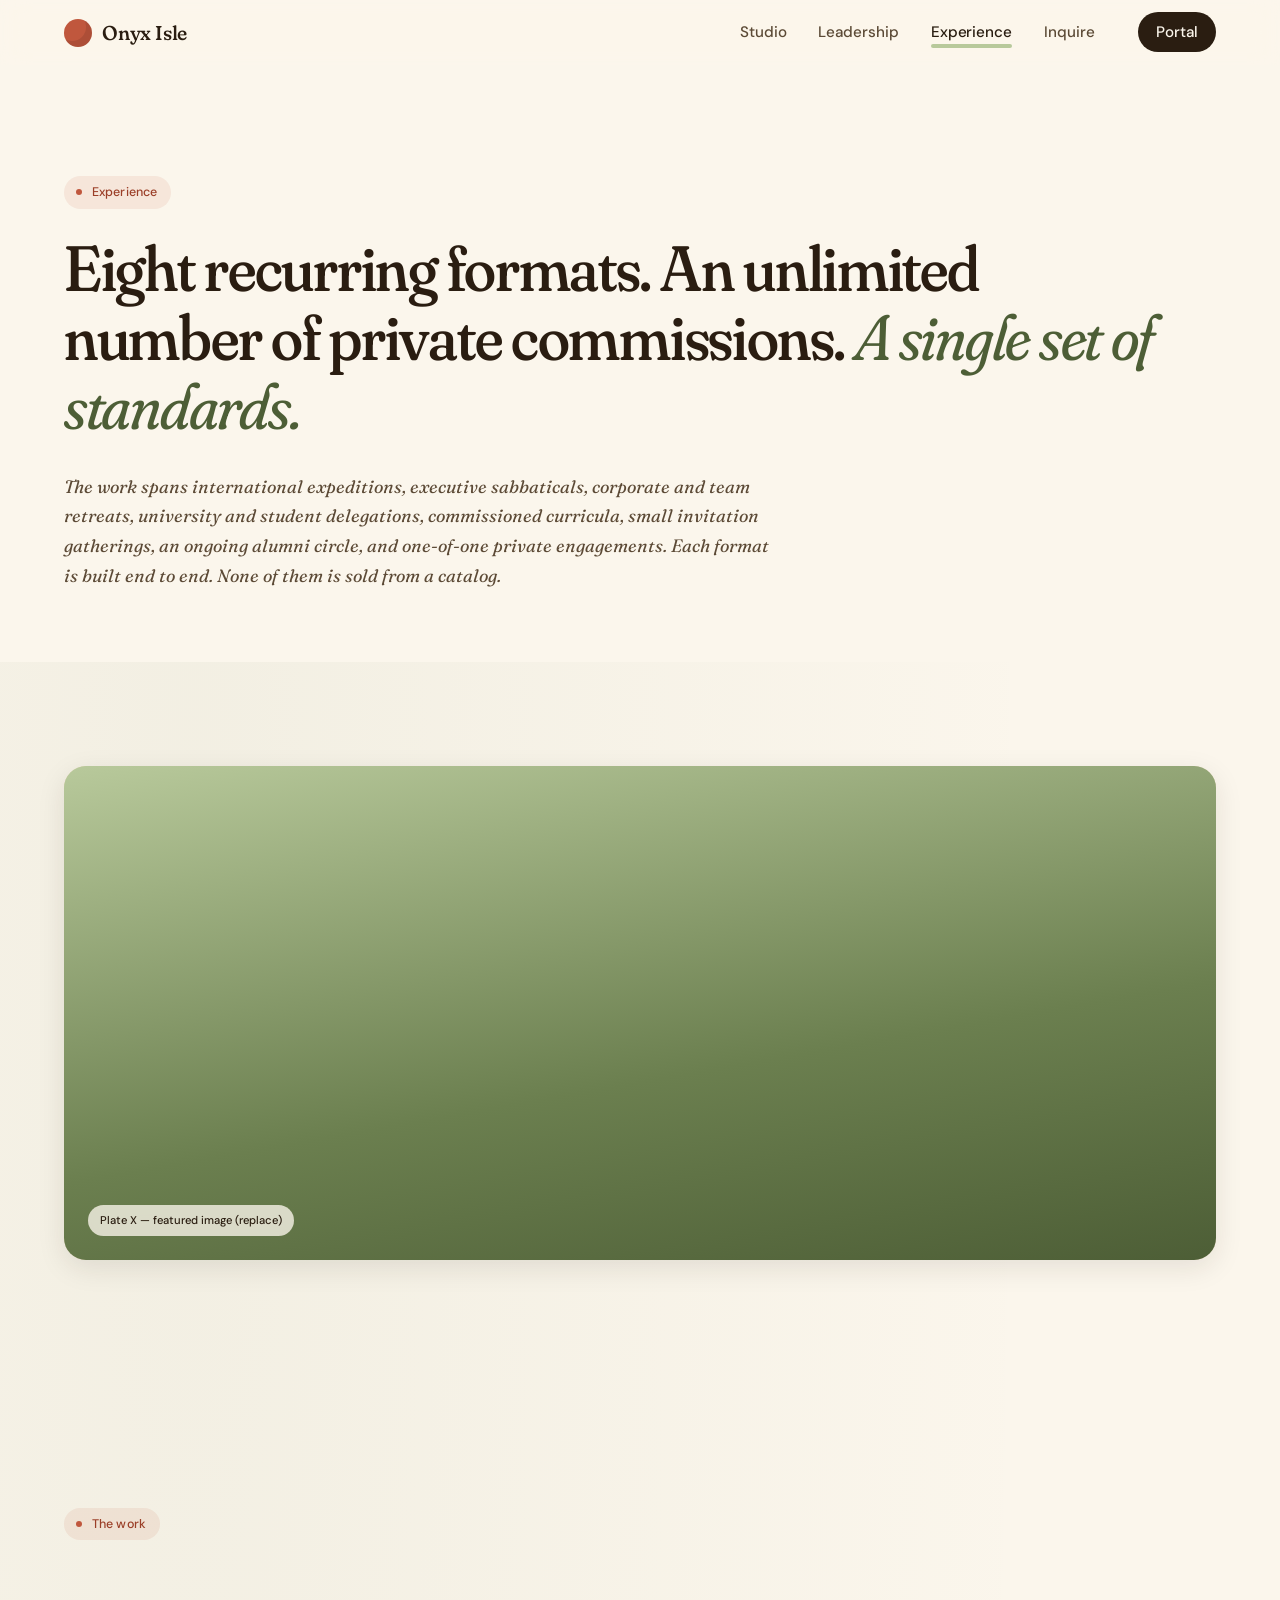
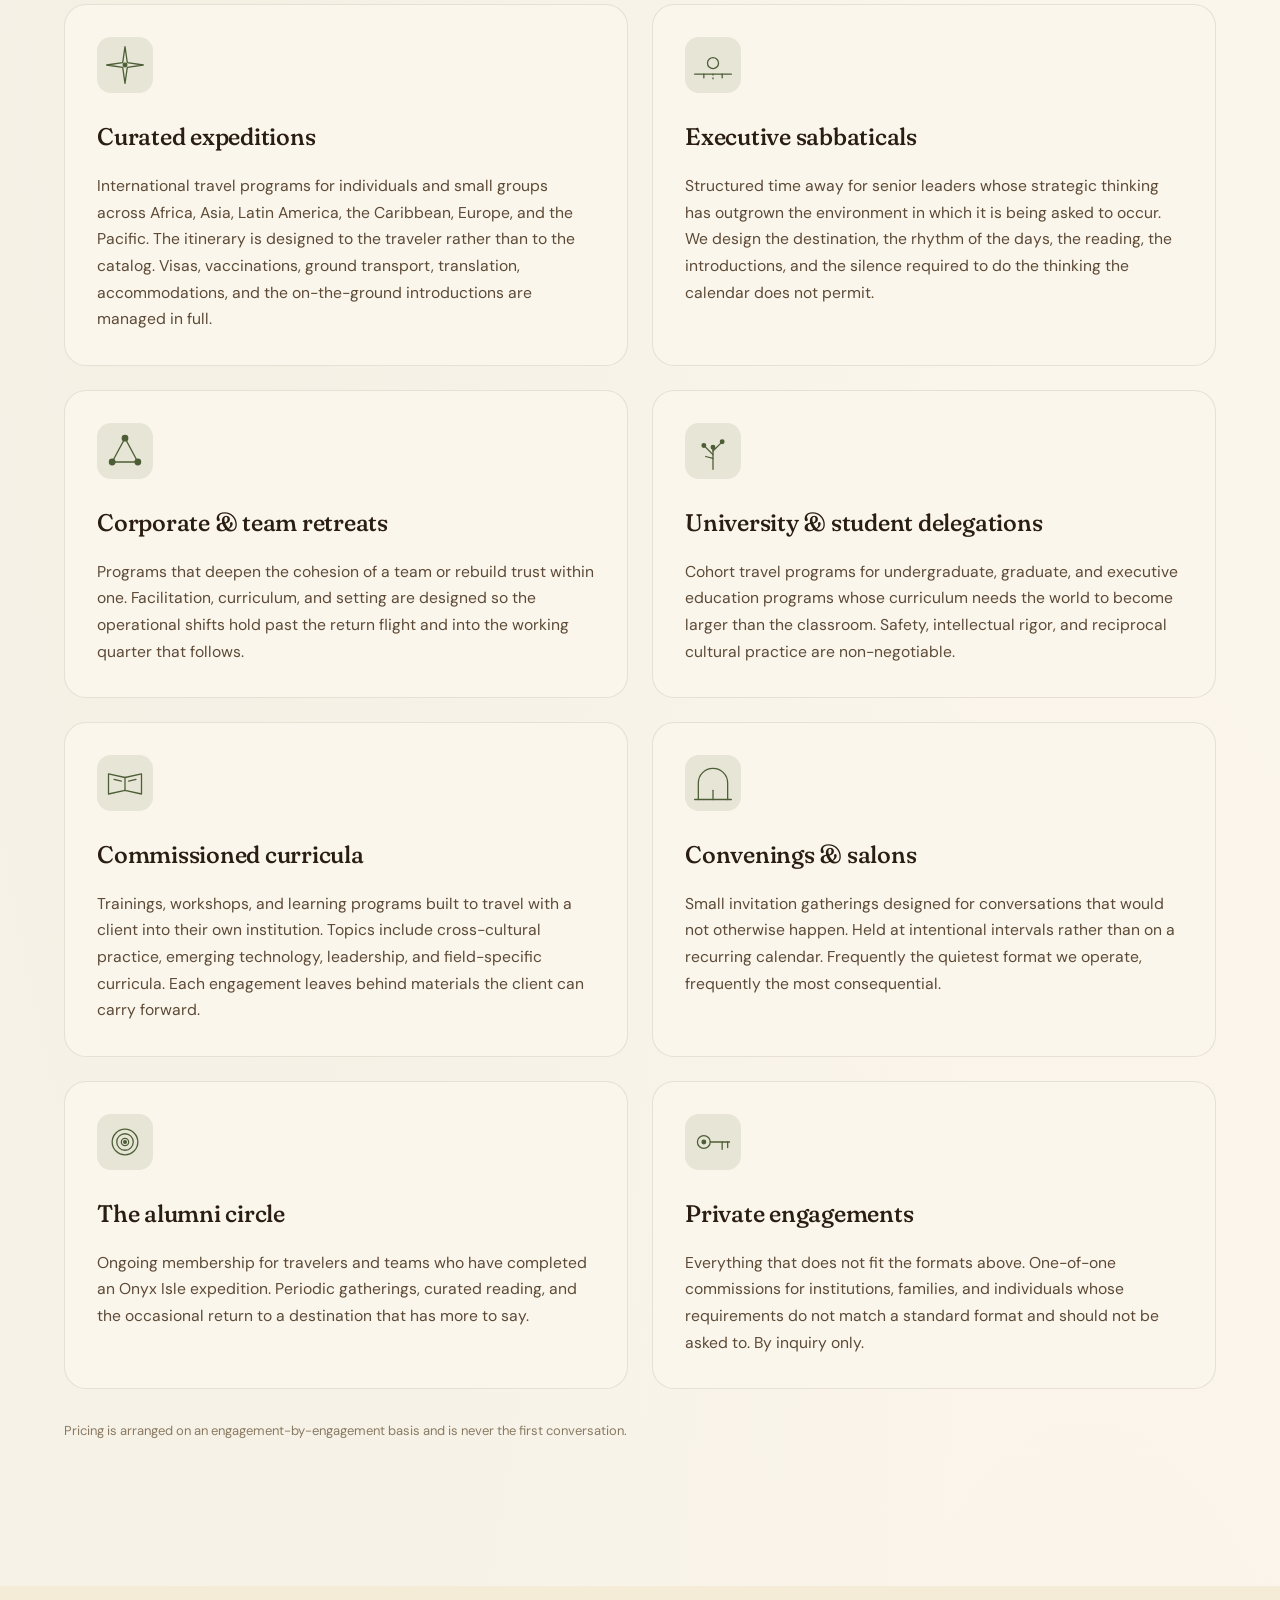
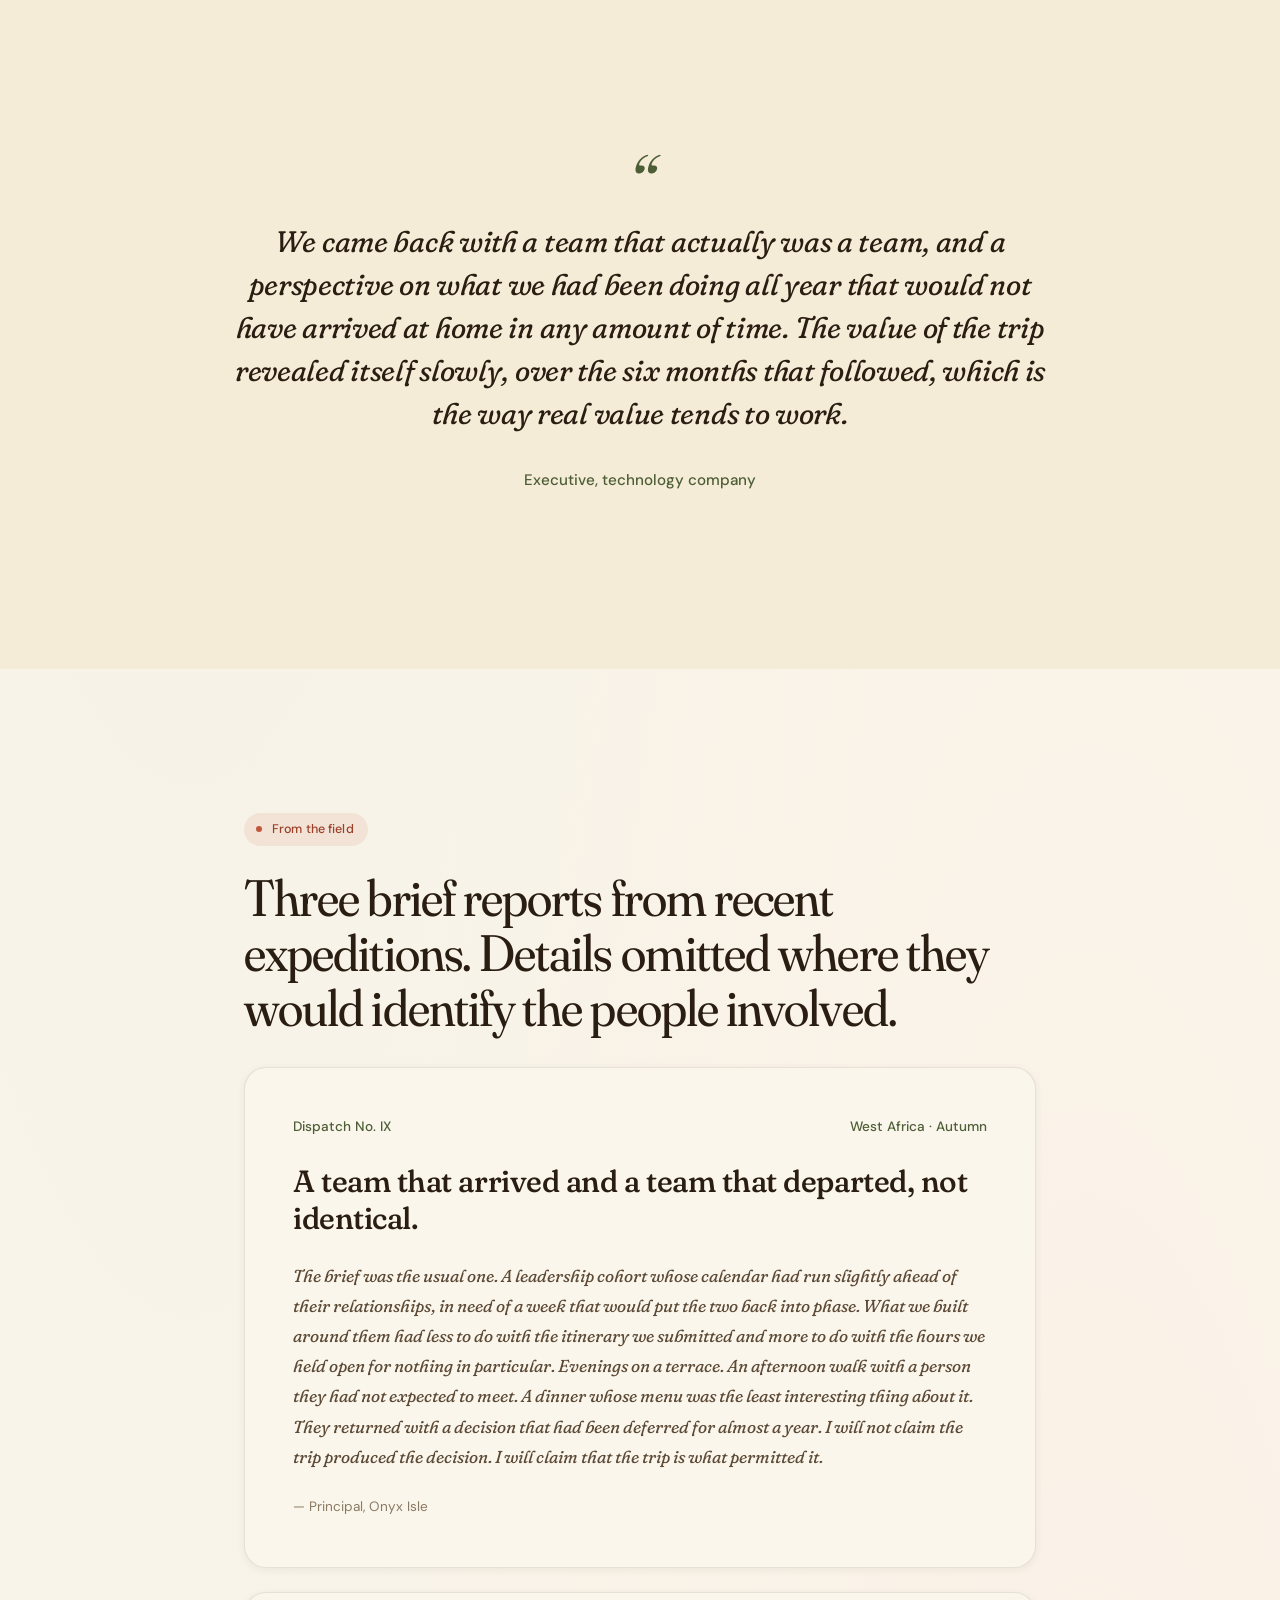
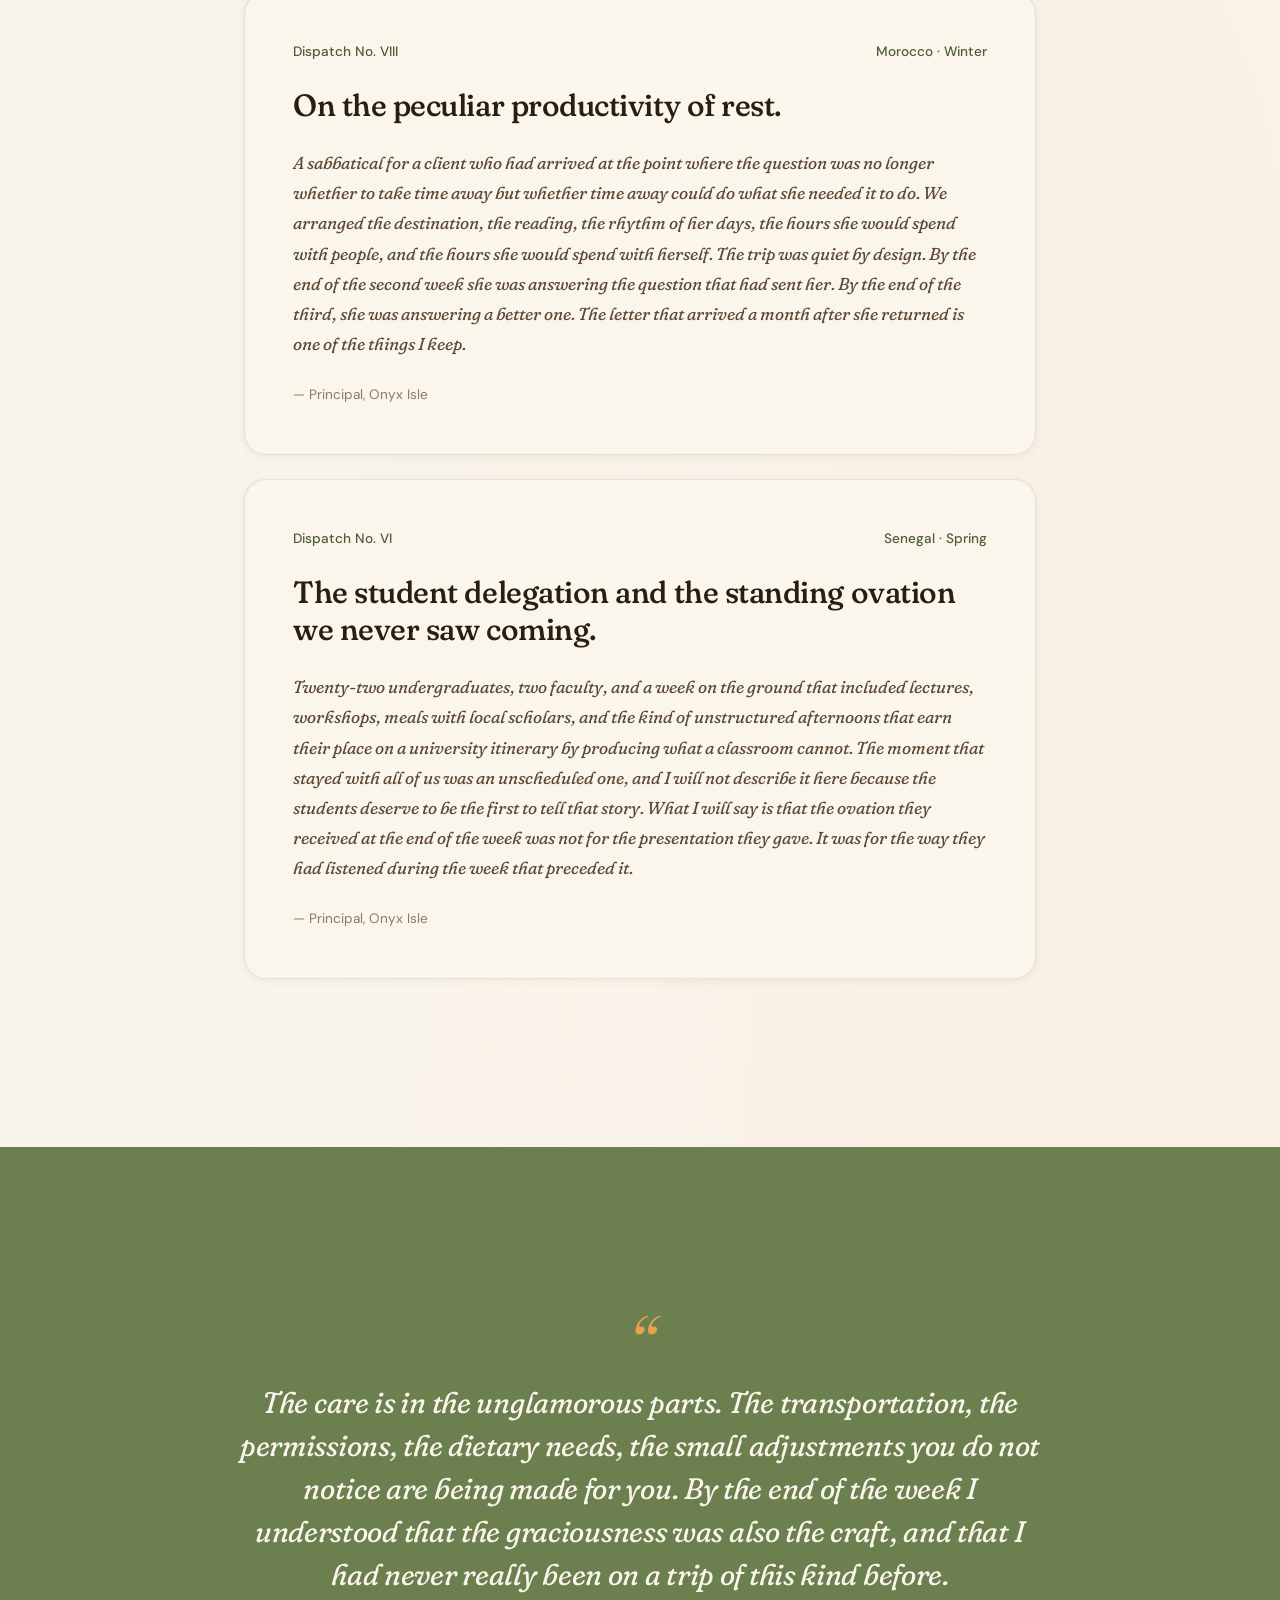
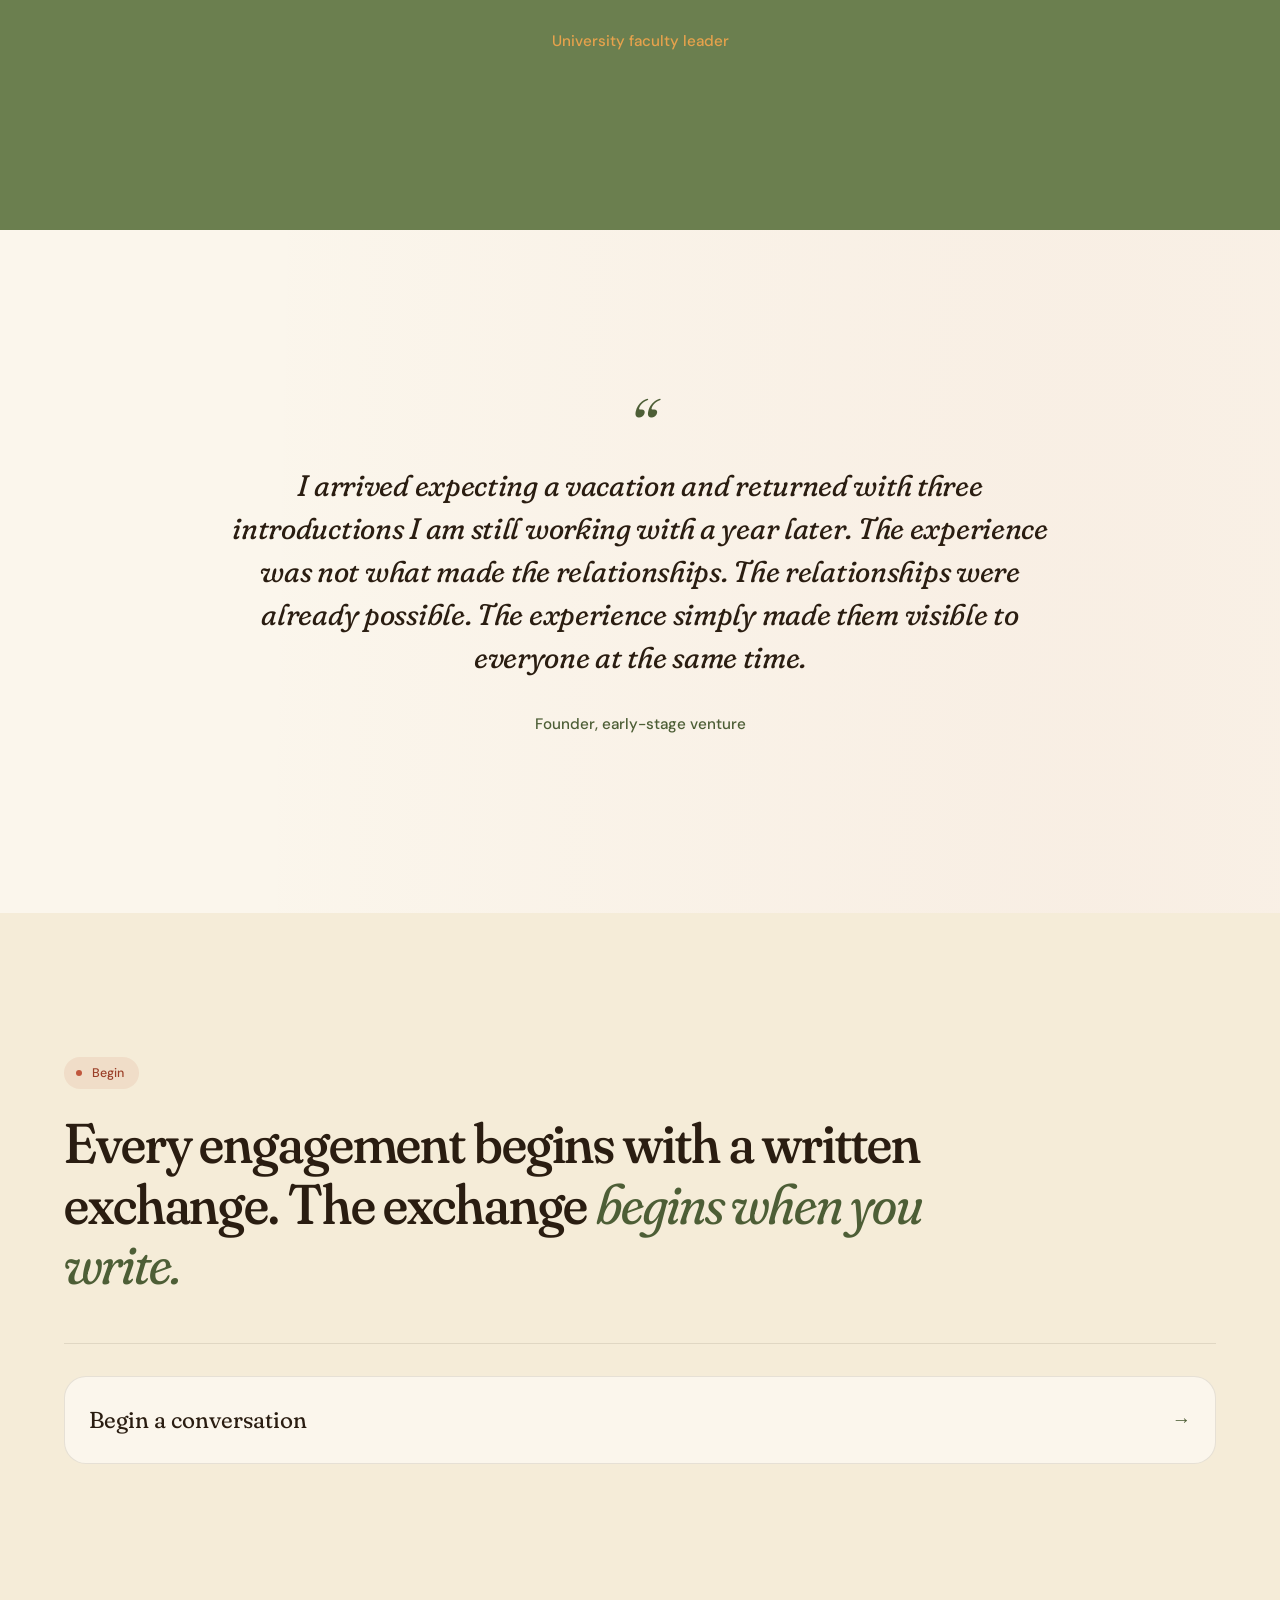
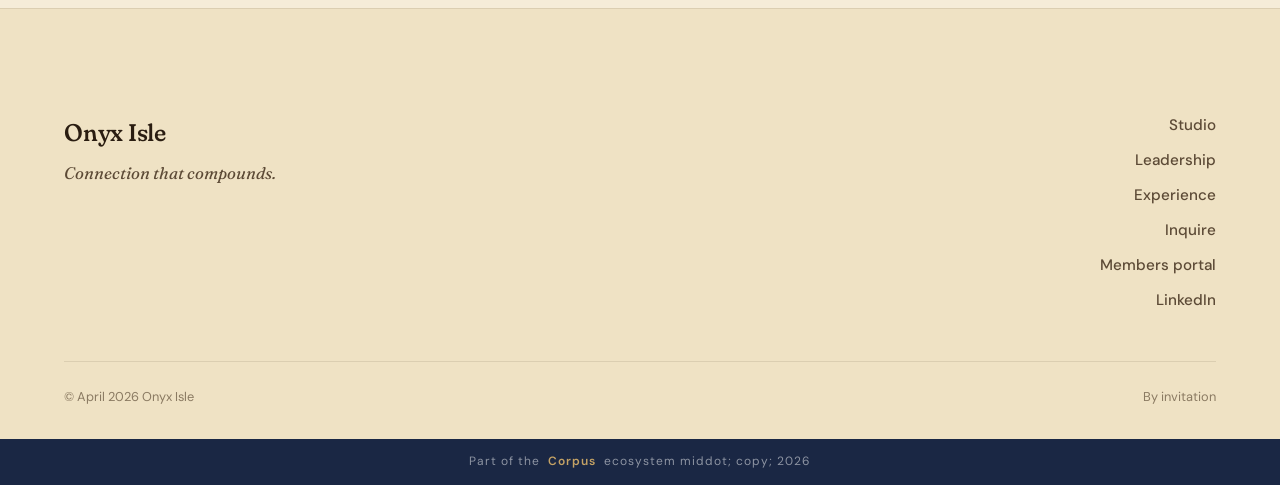
==== commit cef8645d: "Add files via upload" ====
--- a/experience.html
+++ b/experience.html
@@ -15,8 +15,8 @@
   <nav class="nav">
     <a href="index.html" class="nav__brand">Onyx Isle</a>
     <ul class="nav__links">
-      <li><a href="index.html">Studio</a></li>
-      <li><a href="atelier.html">Atelier</a></li>
+      <li><a href="main.html">Studio</a></li>
+      <li><a href="leadership.html">Leadership</a></li>
       <li><a href="experience.html" class="active">Experience</a></li>
       <li><a href="inquire.html">Inquire</a></li>
       <li><a href="portal.html" class="nav__portal">Portal</a></li>
@@ -42,13 +42,9 @@
 
   <section class="experience-feature">
     <div class="experience-feature__inner">
-      <div class="carousel carousel--cinema" data-carousel data-interval="6000">
-        <div class="carousel__track">
-          <figure class="carousel__slide is-active"><img src="images/experience-featured-1.jpg" alt="Experience featured image one" /></figure>
-          <figure class="carousel__slide"><img src="images/experience-featured-2.jpg" alt="Experience featured image two" /></figure>
-          <figure class="carousel__slide"><img src="images/experience-featured-3.jpg" alt="Experience featured image three" /></figure>
-        </div>
-        <div class="carousel__dots" aria-hidden="true"></div>
+      <div class="plate plate--cinema plate--iii">
+        <div class="plate__fill"></div>
+        <div class="plate__label">Plate X — featured image (replace)</div>
       </div>
     </div>
   </section>
@@ -370,8 +366,8 @@
         <p class="footer__tagline"><em>Connection that compounds.</em></p>
       </div>
       <div class="footer__links">
-        <a href="index.html">Studio</a>
-        <a href="atelier.html">Atelier</a>
+        <a href="main.html">Studio</a>
+        <a href="leadership.html">Leadership</a>
         <a href="experience.html">Experience</a>
         <a href="inquire.html">Inquire</a>
         <a href="portal.html">Members portal</a>
@@ -379,12 +375,12 @@
       </div>
     </div>
     <div class="footer__meta">
-      <span>© MMXXVI Onyx Isle</span>
+      <span>© April 2026 Onyx Isle</span>
       <span>By invitation</span>
     </div>
   </footer>
 
   <script src="js/main.js"></script>
-<div class="corpus-badge">Part of the <a href="https://corpus.community">Corpus</a> ecosystem &middot; &copy; 2026</div>
+<div class="corpus-badge">Part of the <a href="../index.html">Corpus</a> ecosystem </body>middot; </body>copy; 2026</div>
 </body>
 </html>
--- a/css/style.css
+++ b/css/style.css
@@ -1795,99 +1795,33 @@
 }
 .portal-section--jade .glimpse__caption { color: rgba(251, 246, 236, 0.85); }
 
-/* ---------- 11. IMAGE RENDERING INSIDE PLATES ---------- */
-.plate__img {
-  position: absolute;
-  inset: 0;
-  width: 100%;
-  height: 100%;
-  object-fit: cover;
-  display: block;
-}
-
-/* ---------- 12. CAROUSELS ---------- */
-.carousel {
-  position: relative;
-  width: 100%;
-  overflow: hidden;
-  border-radius: var(--r-xl);
-  background: var(--sand);
-  box-shadow: var(--shadow-md);
-}
-.carousel--hero    { aspect-ratio: auto; height: 100%; min-height: 420px; }
-.carousel--cinema  { aspect-ratio: 21 / 9; }
-.carousel--gallery { aspect-ratio: 16 / 9; }
-
-.carousel__track {
-  position: relative;
-  width: 100%;
-  height: 100%;
-  min-height: inherit;
-}
-.carousel__slide {
-  position: absolute;
-  inset: 0;
-  margin: 0;
-  opacity: 0;
-  transition: opacity 1s ease-in-out;
-  pointer-events: none;
-}
-.carousel__slide.is-active {
-  opacity: 1;
-  pointer-events: auto;
-  z-index: 1;
-}
-.carousel__slide img {
-  width: 100%;
-  height: 100%;
-  object-fit: cover;
-  display: block;
-}
-.carousel__caption {
-  position: absolute;
-  left: var(--s3);
-  right: var(--s3);
-  bottom: var(--s3);
-  padding: var(--s2) var(--s3);
-  background: rgba(42, 29, 17, 0.78);
-  color: var(--paper);
-  font-family: "DM Sans", sans-serif;
-  font-size: 0.85rem;
-  line-height: 1.5;
-  border-radius: var(--r-md);
-  backdrop-filter: blur(4px);
-  max-width: min(640px, 85%);
-}
-
-/* Navigation dots */
-.carousel__dots {
-  position: absolute;
-  left: 0;
-  right: 0;
-  bottom: var(--s2);
+/* --- CORPUS ECOSYSTEM BADGE --- */
+.corpus-badge {
   display: flex;
+  align-items: center;
   justify-content: center;
-  gap: 10px;
-  z-index: 2;
-  pointer-events: auto;
-}
-.carousel__dot {
-  width: 10px;
-  height: 10px;
-  border-radius: 50%;
-  border: 1.5px solid var(--paper);
-  background: transparent;
-  padding: 0;
-  cursor: pointer;
-  transition: background 0.25s ease, transform 0.25s ease;
-}
-.carousel__dot:hover { transform: scale(1.2); }
-.carousel__dot.is-active { background: var(--paper); }
-
-/* Pause-on-hover visual cue */
-.carousel:hover .carousel__dot.is-active { background: var(--clay-soft); }
-
-@media (max-width: 720px) {
-  .carousel--hero    { min-height: 320px; }
-  .carousel__caption { font-size: 0.8rem; left: var(--s2); right: var(--s2); bottom: var(--s2); }
-}
+  gap: 0.5rem;
+  padding: 0.8rem 1.5rem;
+  background: #1A2744;
+  font-size: 0.75rem;
+  color: rgba(255,255,255,0.5);
+  letter-spacing: 1px;
+}
+.corpus-badge a {
+  color: #C4A265;
+  text-decoration: none;
+  font-weight: 600;
+}
+.corpus-badge a:hover { color: #E8D5B7; }
+.beta-tag {
+  display: inline-block;
+  font-size: 0.6rem;
+  padding: 0.15rem 0.4rem;
+  background: rgba(196,162,101,0.2);
+  color: #C4A265;
+  border-radius: 4px;
+  font-weight: 700;
+  letter-spacing: 1px;
+  margin-left: 0.25rem;
+  vertical-align: super;
+}
